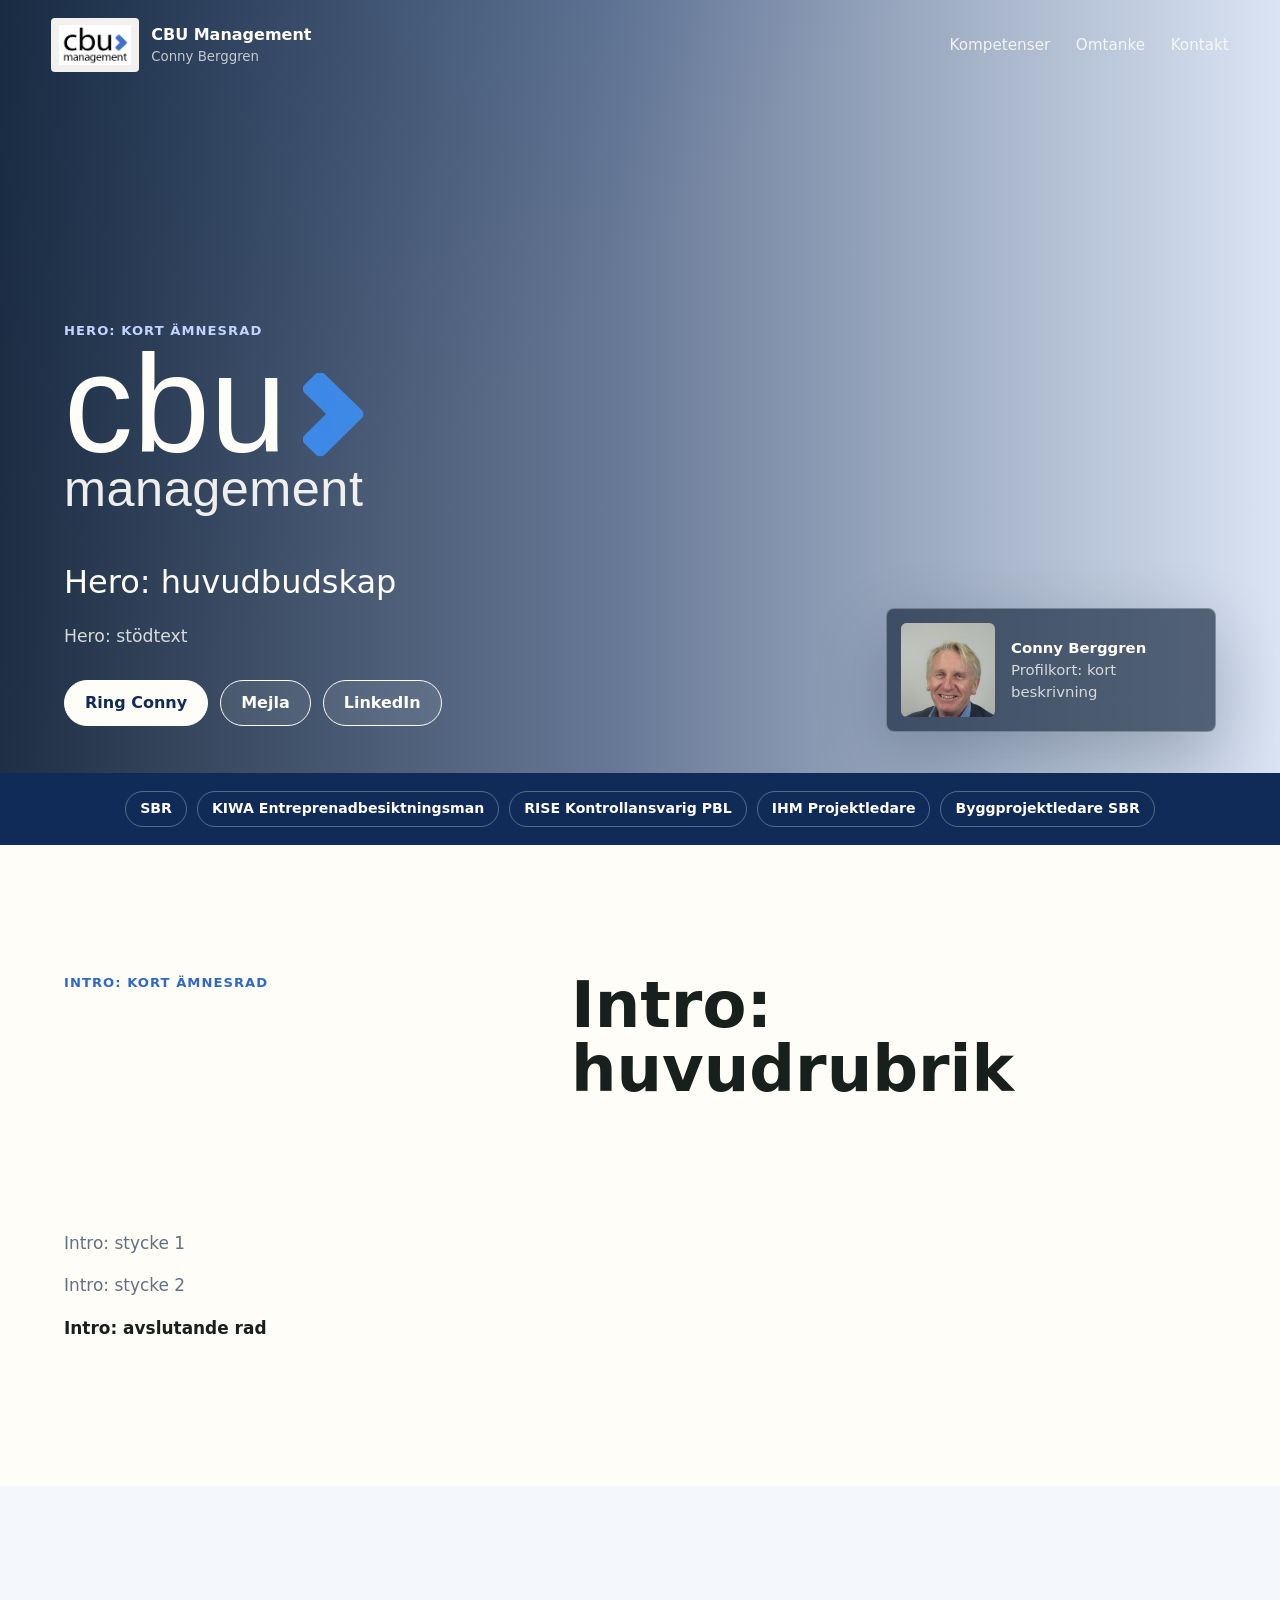
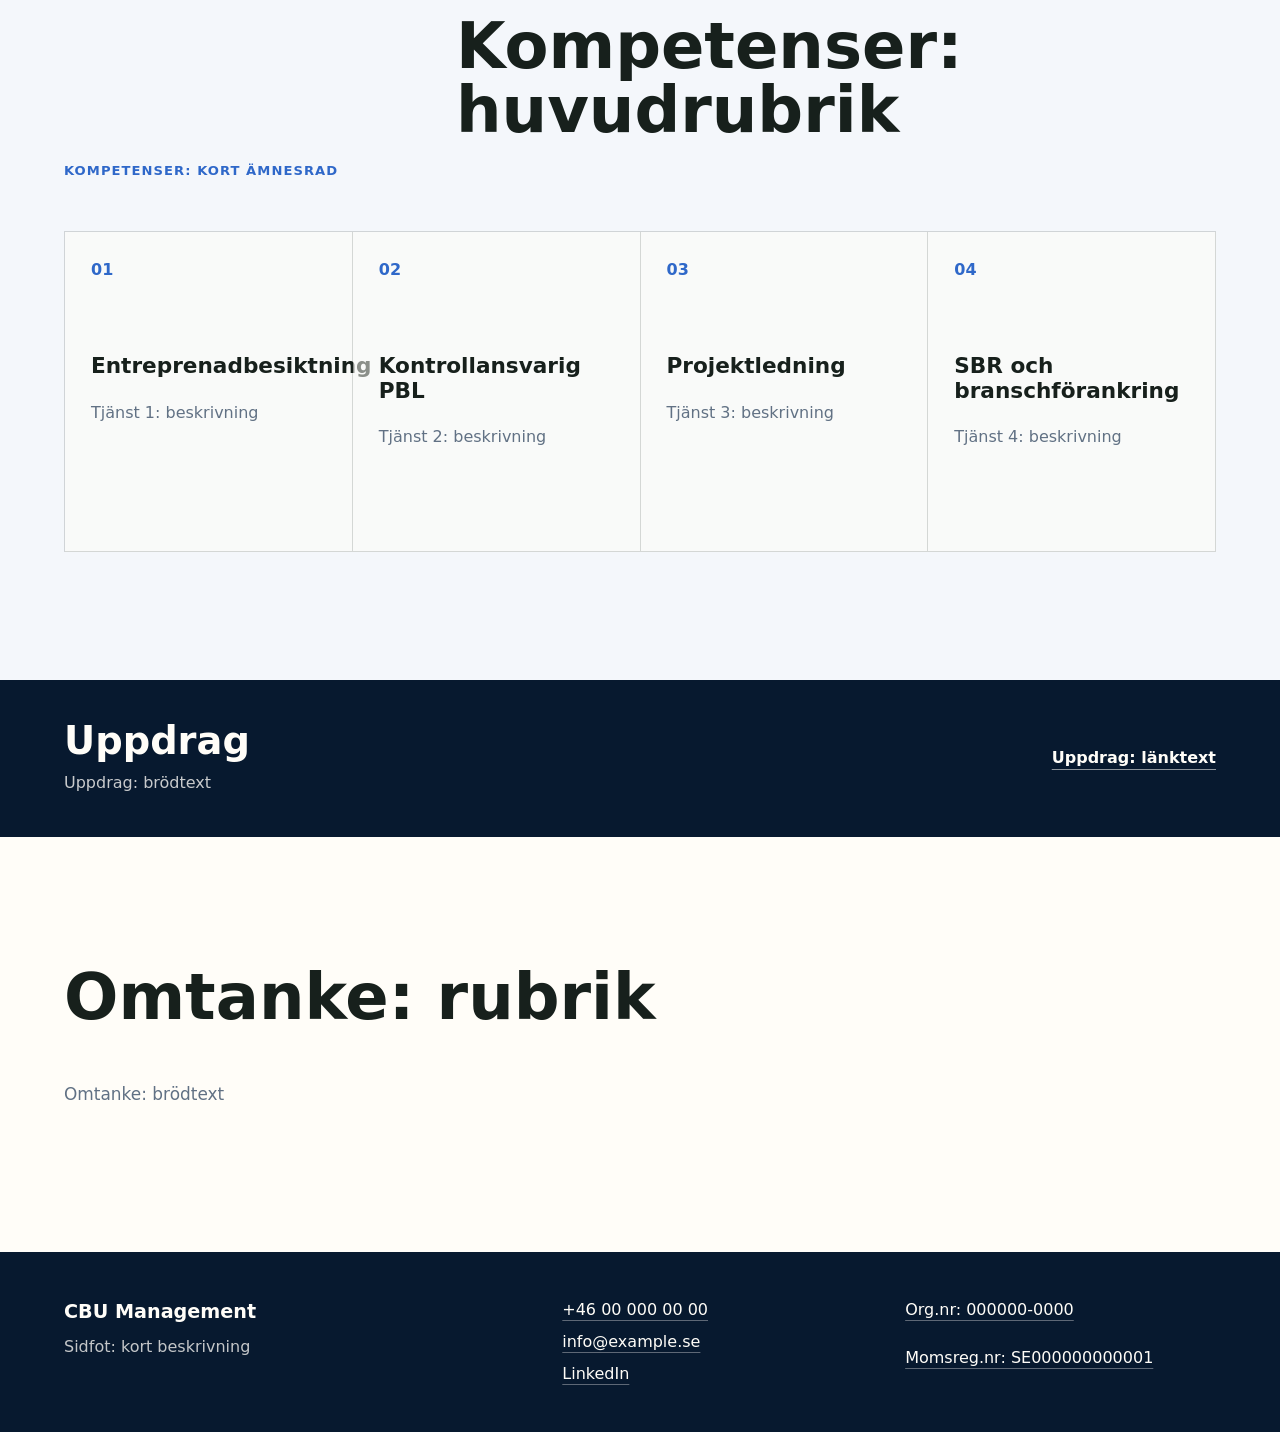
==== Production_First_Draft/index.html @ e13874ed "Moved public files into site directory" ====
<!doctype html>
<html lang="sv">
  <head>
    <meta charset="utf-8" />
    <meta name="viewport" content="width=device-width, initial-scale=1" />
    <title>CBU Management | Sidtitel</title>
    <meta
      name="description"
      content="Metabeskrivning för sökresultat."
    />
    <link rel="stylesheet" href="styles.css" />
  </head>
  <body>
    <header class="site-header" data-header>
      <div class="brand">
        <span class="brand-logo-wrap">
          <img
            class="brand-logo"
            src="assets/cbu-logotyp.png"
            width="320"
            height="182"
            alt="cbu management"
          />
        </span>
        <span>
          <strong>CBU Management</strong>
          <small>Conny Berggren</small>
        </span>
      </div>

      <nav class="site-nav" aria-label="Huvudmeny">
        <span>Kompetenser</span>
        <span>Omtanke</span>
        <span>Kontakt</span>
      </nav>
    </header>

    <main id="top">
      <section class="hero" aria-labelledby="hero-title">
        <div class="hero-backdrop" aria-hidden="true"></div>
        <div class="hero-content">
          <p class="eyebrow">Hero: kort ämnesrad</p>
          <h1 id="hero-title" class="hero-logo-heading" aria-label="cbu management">
            <span class="hero-logo-main">
              <span class="hero-logo-text">cbu</span>
              <span class="hero-arrow-crop" aria-hidden="true">
                <img src="assets/cbu-blue-arrow.png" width="120" height="80" alt="" />
              </span>
            </span>
            <span class="hero-logo-sub">management</span>
          </h1>
          <p class="hero-lede">
            Hero: huvudbudskap
          </p>
          <p class="hero-line">
            Hero: stödtext
          </p>
          <div class="hero-actions" aria-label="Snabba kontaktvägar">
            <span class="button primary">Ring Conny</span>
            <span class="button secondary">Mejla</span>
            <span class="button ghost">LinkedIn</span>
          </div>
        </div>

        <aside class="profile-panel" aria-label="Profil">
          <div class="portrait">
            <img
              src="assets/conny-berggren.png"
              width="160"
              height="220"
              alt="Porträttfoto av Conny Berggren"
            />
          </div>
          <div>
            <p class="profile-name">Conny Berggren</p>
            <p>Profilkort: kort beskrivning</p>
          </div>
        </aside>
      </section>

      <section class="credential-strip" aria-label="Certifieringar och medlemskap">
        <div class="credential-track">
          <span>SBR</span>
          <span>KIWA Entreprenadbesiktningsman</span>
          <span>RISE Kontrollansvarig PBL</span>
          <span>IHM Projektledare</span>
          <span>Byggprojektledare SBR</span>
        </div>
      </section>

      <section class="intro-section" aria-labelledby="intro-title">
        <div class="section-kicker">Intro: kort ämnesrad</div>
        <h2 id="intro-title">Intro: huvudrubrik</h2>
        <div class="intro-copy">
          <p>
            Intro: stycke 1
          </p>
          <p>
            Intro: stycke 2
          </p>
          <p>
            Intro: avslutande rad
          </p>
        </div>
      </section>

      <section class="specialties" id="kompetenser" aria-labelledby="specialties-title">
        <div class="section-heading">
          <div class="section-kicker">Kompetenser: kort ämnesrad</div>
          <h2 id="specialties-title">Kompetenser: huvudrubrik</h2>
        </div>

        <div class="specialty-grid">
          <article class="specialty-card">
            <p class="specialty-index">01</p>
            <h3>Entreprenadbesiktning</h3>
            <p>
              Tjänst 1: beskrivning
            </p>
          </article>
          <article class="specialty-card">
            <p class="specialty-index">02</p>
            <h3>Kontrollansvarig PBL</h3>
            <p>
              Tjänst 2: beskrivning
            </p>
          </article>
          <article class="specialty-card">
            <p class="specialty-index">03</p>
            <h3>Projektledning</h3>
            <p>
              Tjänst 3: beskrivning
            </p>
          </article>
          <article class="specialty-card">
            <p class="specialty-index">04</p>
            <h3>SBR och branschförankring</h3>
            <p>
              Tjänst 4: beskrivning
            </p>
          </article>
        </div>
      </section>

      <section class="service-band" aria-label="Tjänster">
        <div>
          <h2>Uppdrag</h2>
          <p>
            Uppdrag: brödtext
          </p>
        </div>
        <span class="text-link">Uppdrag: länktext</span>
      </section>

      <section class="quote-section" id="omdome" aria-labelledby="quote-title">
        <h2 id="quote-title">
          Omtanke: rubrik
        </h2>
        <p>
          Omtanke: brödtext
        </p>
      </section>
    </main>

    <footer class="site-footer" id="kontakt">
      <div>
        <p class="footer-brand">CBU Management</p>
        <p>Sidfot: kort beskrivning</p>
      </div>

      <address>
        <span>+46 00 000 00 00</span>
        <span>info@example.se</span>
        <span>LinkedIn</span>
      </address>

      <div class="company-meta">
        <span>Org.nr: 000000-0000</span>
        <span>Momsreg.nr: SE000000000001</span>
      </div>
    </footer>

    <script src="script.js"></script>
  </body>
</html>
---- Production_First_Draft/styles.css ----
:root {
  --ink: #17201c;
  --muted: #617184;
  --paper: #f4f7fb;
  --white: #fffdf8;
  --blue: #2f68c9;
  --blue-deep: #102b58;
  --blue-ink: #07192f;
  --steel: #8fa8c8;
  --line: rgba(23, 32, 28, 0.16);
  --shadow: 0 24px 70px rgba(7, 25, 47, 0.24);
}

* {
  box-sizing: border-box;
}

img {
  max-width: 100%;
}

body {
  margin: 0;
  color: var(--ink);
  background: var(--paper);
  font-family:
    Inter, ui-sans-serif, system-ui, -apple-system, BlinkMacSystemFont, "Segoe UI", sans-serif;
  line-height: 1.5;
}

.site-header {
  position: fixed;
  z-index: 20;
  top: 0;
  left: 0;
  right: 0;
  display: flex;
  align-items: center;
  justify-content: space-between;
  gap: 24px;
  padding: 18px clamp(18px, 4vw, 56px);
  color: var(--white);
  transition:
    background-color 180ms ease,
    color 180ms ease,
    box-shadow 180ms ease;
}

.site-header.is-scrolled {
  color: var(--ink);
  background: rgba(255, 253, 248, 0.92);
  box-shadow: 0 1px 0 var(--line);
  backdrop-filter: blur(16px);
}

.brand {
  display: inline-flex;
  align-items: center;
  gap: 12px;
  text-decoration: none;
}

.brand-logo-wrap {
  display: grid;
  width: 88px;
  height: 54px;
  min-width: 88px;
  place-items: center;
  overflow: hidden;
  border-radius: 4px;
  background: rgba(255, 253, 248, 0.94);
  padding: 6px 8px;
}

.brand-logo {
  display: block;
  width: 100%;
  height: 100%;
  object-fit: contain;
}

.brand strong,
.brand small {
  display: block;
}

.brand small {
  color: currentColor;
  opacity: 0.72;
}

.site-nav {
  display: flex;
  gap: clamp(12px, 2vw, 26px);
  font-size: 0.95rem;
}

.site-nav span {
  opacity: 0.86;
}

.hero {
  position: relative;
  min-height: 86vh;
  display: grid;
  align-items: end;
  padding: 128px clamp(18px, 5vw, 72px) 48px;
  color: var(--white);
  overflow: hidden;
}

.hero-backdrop {
  position: absolute;
  inset: 0;
  background:
    linear-gradient(90deg, rgba(7, 25, 47, 0.9), rgba(16, 43, 88, 0.62) 48%, rgba(47, 104, 201, 0.12)),
    linear-gradient(135deg, rgba(47, 104, 201, 0.34), transparent 44%),
    url("https://images.unsplash.com/photo-1541888946425-d81bb19240f5?auto=format&fit=crop&w=1800&q=80")
      center / cover;
  transform: scale(1.02);
}

.hero-content {
  position: relative;
  z-index: 1;
  max-width: 900px;
}

.eyebrow,
.section-kicker {
  margin: 0 0 14px;
  color: var(--blue);
  font-size: 0.82rem;
  font-weight: 800;
  letter-spacing: 0.08em;
  text-transform: uppercase;
}

.hero .eyebrow {
  color: #bfd4ff;
}

h1,
h2,
h3,
p {
  margin-top: 0;
}

h1 {
  max-width: 15ch;
  margin-bottom: clamp(30px, 4vw, 52px);
  font-size: clamp(4.2rem, 11vw, 9.5rem);
  line-height: 0.94;
  letter-spacing: 0;
}

.hero-logo-heading {
  display: grid;
  justify-items: start;
  width: auto;
  max-width: 100%;
  margin-bottom: clamp(30px, 4vw, 52px);
  color: var(--white);
  font-family:
    Arial, Helvetica, ui-sans-serif, system-ui, -apple-system, BlinkMacSystemFont, "Segoe UI", sans-serif;
  font-size: clamp(4.6rem, 10.8vw, 9.25rem);
  font-weight: 400;
  line-height: 1;
  text-transform: lowercase;
}

.hero-logo-main {
  display: flex;
  align-items: flex-start;
  gap: clamp(9px, 1.25vw, 18px);
}

.hero-logo-text {
  display: block;
  line-height: 0.72;
}

.hero-arrow-crop {
  position: relative;
  display: inline-block;
  width: 0.44em;
  height: 0.61em;
  margin-top: 0.13em;
  overflow: hidden;
}

.hero-arrow-crop img {
  position: absolute;
  top: -44.1%;
  left: -196.8%;
  display: block;
  width: 409.6%;
  max-width: none;
  height: auto;
}

.hero-logo-sub {
  width: 100%;
  margin-top: clamp(6px, 0.65vw, 10px);
  color: rgba(255, 253, 248, 0.92);
  font-size: 0.365em;
  line-height: 0.95;
  letter-spacing: 0.01em;
}

h2 {
  font-size: clamp(2rem, 5vw, 4.6rem);
  line-height: 1;
  letter-spacing: 0;
}

h3 {
  font-size: 1.35rem;
  line-height: 1.15;
}

.hero-lede {
  max-width: 690px;
  margin-bottom: 22px;
  font-size: clamp(1.3rem, 2.5vw, 2rem);
  line-height: 1.18;
}

.hero-line {
  max-width: 620px;
  margin-bottom: 30px;
  color: rgba(255, 253, 248, 0.82);
  font-size: 1.08rem;
}

.hero-actions {
  display: flex;
  flex-wrap: wrap;
  gap: 12px;
}

.button {
  display: inline-flex;
  min-height: 46px;
  align-items: center;
  justify-content: center;
  border: 1px solid currentColor;
  border-radius: 999px;
  padding: 0 20px;
  font-weight: 750;
  text-decoration: none;
}

.button.primary {
  border-color: var(--white);
  color: var(--blue-deep);
  background: var(--white);
}

.button.secondary,
.button.ghost {
  color: var(--white);
  background: rgba(255, 253, 248, 0.08);
}

.profile-panel {
  position: absolute;
  z-index: 2;
  right: clamp(18px, 5vw, 72px);
  bottom: 42px;
  display: grid;
  width: min(330px, calc(100vw - 36px));
  grid-template-columns: 94px 1fr;
  gap: 16px;
  align-items: center;
  padding: 14px;
  border: 1px solid rgba(255, 253, 248, 0.28);
  border-radius: 8px;
  background: rgba(7, 25, 47, 0.62);
  box-shadow: var(--shadow);
  backdrop-filter: blur(16px);
}

.portrait {
  display: grid;
  aspect-ratio: 1;
  place-items: center;
  overflow: hidden;
  border-radius: 6px;
  background:
    linear-gradient(rgba(255, 253, 248, 0.04), rgba(255, 253, 248, 0.04)),
    linear-gradient(145deg, var(--steel), var(--blue-deep));
  color: rgba(255, 253, 248, 0.78);
  font-weight: 800;
}

.portrait img {
  display: block;
  width: 100%;
  height: 100%;
  object-fit: cover;
  object-position: center 35%;
}

.profile-panel p {
  margin-bottom: 0;
  color: rgba(255, 253, 248, 0.78);
  font-size: 0.93rem;
}

.profile-name {
  color: var(--white) !important;
  font-weight: 800;
}

.credential-strip {
  position: relative;
  z-index: 3;
  margin: -1px 0 0;
  padding: 18px clamp(18px, 5vw, 72px);
  color: var(--white);
  background: var(--blue-deep);
}

.credential-track {
  display: flex;
  flex-wrap: wrap;
  gap: 10px;
  align-items: center;
  justify-content: center;
}

.credential-track span {
  display: inline-flex;
  min-height: 36px;
  align-items: center;
  border: 1px solid rgba(255, 253, 248, 0.3);
  border-radius: 999px;
  padding: 0 14px;
  font-size: 0.88rem;
  font-weight: 750;
}

.intro-section,
.specialties,
.quote-section {
  padding: clamp(70px, 10vw, 130px) clamp(18px, 5vw, 72px);
}

.intro-section {
  display: grid;
  grid-template-columns: minmax(240px, 0.8fr) minmax(320px, 1.2fr);
  gap: clamp(34px, 6vw, 92px);
  background: var(--white);
}

.intro-section h2 {
  max-width: 760px;
}

.intro-copy {
  max-width: 690px;
  align-self: end;
  color: var(--muted);
  font-size: 1.06rem;
}

.intro-copy p:last-child {
  color: var(--ink);
  font-weight: 700;
}

.specialties {
  background: var(--paper);
}

.section-heading {
  display: flex;
  align-items: end;
  justify-content: space-between;
  gap: 34px;
  margin-bottom: 36px;
}

.section-heading h2 {
  max-width: 760px;
}

.specialty-grid {
  display: grid;
  grid-template-columns: repeat(4, minmax(0, 1fr));
  border-top: 1px solid var(--line);
  border-left: 1px solid var(--line);
}

.specialty-card {
  min-height: 320px;
  padding: 26px;
  border-right: 1px solid var(--line);
  border-bottom: 1px solid var(--line);
  background: rgba(255, 253, 248, 0.5);
}

.specialty-card p {
  color: var(--muted);
}

.specialty-index {
  margin-bottom: 72px;
  color: var(--blue) !important;
  font-weight: 850;
}

.service-band {
  display: flex;
  align-items: center;
  justify-content: space-between;
  gap: 28px;
  padding: 42px clamp(18px, 5vw, 72px);
  color: var(--white);
  background: var(--blue-ink);
}

.service-band h2 {
  margin-bottom: 10px;
  font-size: clamp(1.8rem, 3vw, 3rem);
}

.service-band p {
  max-width: 820px;
  margin-bottom: 0;
  color: rgba(255, 253, 248, 0.78);
}

.text-link {
  flex: 0 0 auto;
  color: var(--white);
  font-weight: 800;
  text-decoration: underline;
  text-decoration-color: rgba(255, 253, 248, 0.55);
  text-underline-offset: 6px;
}

.quote-section {
  background: var(--white);
}

.quote-section h2 {
  max-width: 1050px;
}

.quote-section p {
  max-width: 680px;
  color: var(--muted);
  font-size: 1.06rem;
}

.site-footer {
  display: grid;
  grid-template-columns: 1.2fr 0.8fr 0.8fr;
  gap: 32px;
  padding: 46px clamp(18px, 5vw, 72px);
  color: rgba(255, 253, 248, 0.76);
  background: var(--blue-ink);
}

.footer-brand {
  margin-bottom: 8px;
  color: var(--white);
  font-size: 1.2rem;
  font-weight: 850;
}

address,
.company-meta {
  display: grid;
  gap: 8px;
  font-style: normal;
}

.site-footer span {
  color: var(--white);
  text-decoration: underline;
  text-decoration-color: rgba(255, 253, 248, 0.35);
  text-underline-offset: 5px;
}

@media (max-width: 900px) {
  .site-header {
    align-items: flex-start;
  }

  .site-nav {
    display: none;
  }

  .hero {
    min-height: 92vh;
    padding-bottom: 210px;
  }

  .profile-panel {
    left: 18px;
    right: 18px;
    bottom: 28px;
  }

  .intro-section,
  .section-heading,
  .service-band,
  .site-footer {
    display: grid;
    grid-template-columns: 1fr;
  }

  .specialty-grid {
    grid-template-columns: repeat(2, minmax(0, 1fr));
  }
}

@media (max-width: 620px) {
  .hero {
    min-height: 96vh;
    padding-top: 106px;
  }

  h1 {
    font-size: clamp(3.25rem, 16vw, 5.25rem);
    max-width: 100%;
    overflow-wrap: break-word;
  }

  .hero-logo-heading {
    width: 100%;
    font-size: clamp(3.55rem, 19vw, 5.45rem);
  }

  .hero-actions {
    display: grid;
    grid-template-columns: 1fr;
  }

  .button {
    width: 100%;
  }

  .credential-track {
    justify-content: flex-start;
  }

  .credential-track span {
    width: 100%;
    justify-content: center;
  }

  .specialty-grid {
    grid-template-columns: 1fr;
  }

  .specialty-card {
    min-height: 250px;
  }

  .specialty-index {
    margin-bottom: 38px;
  }
}
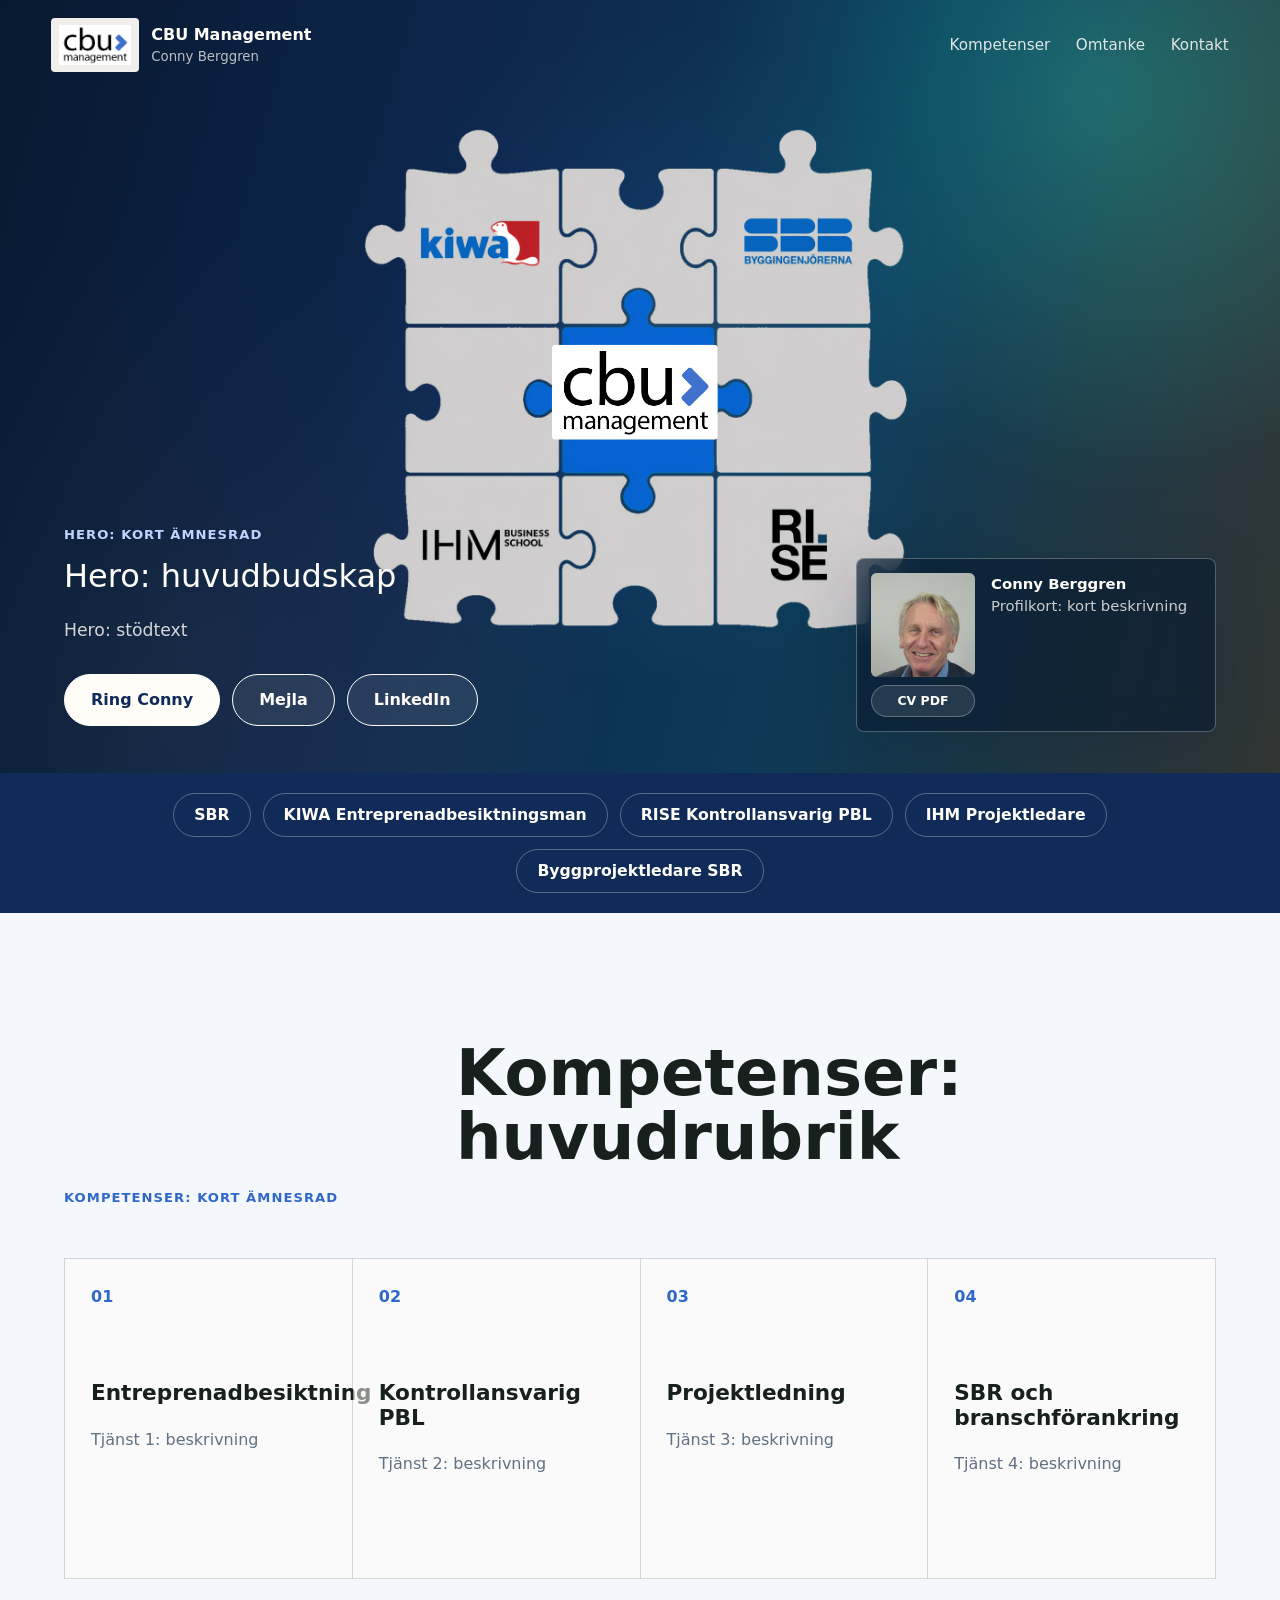
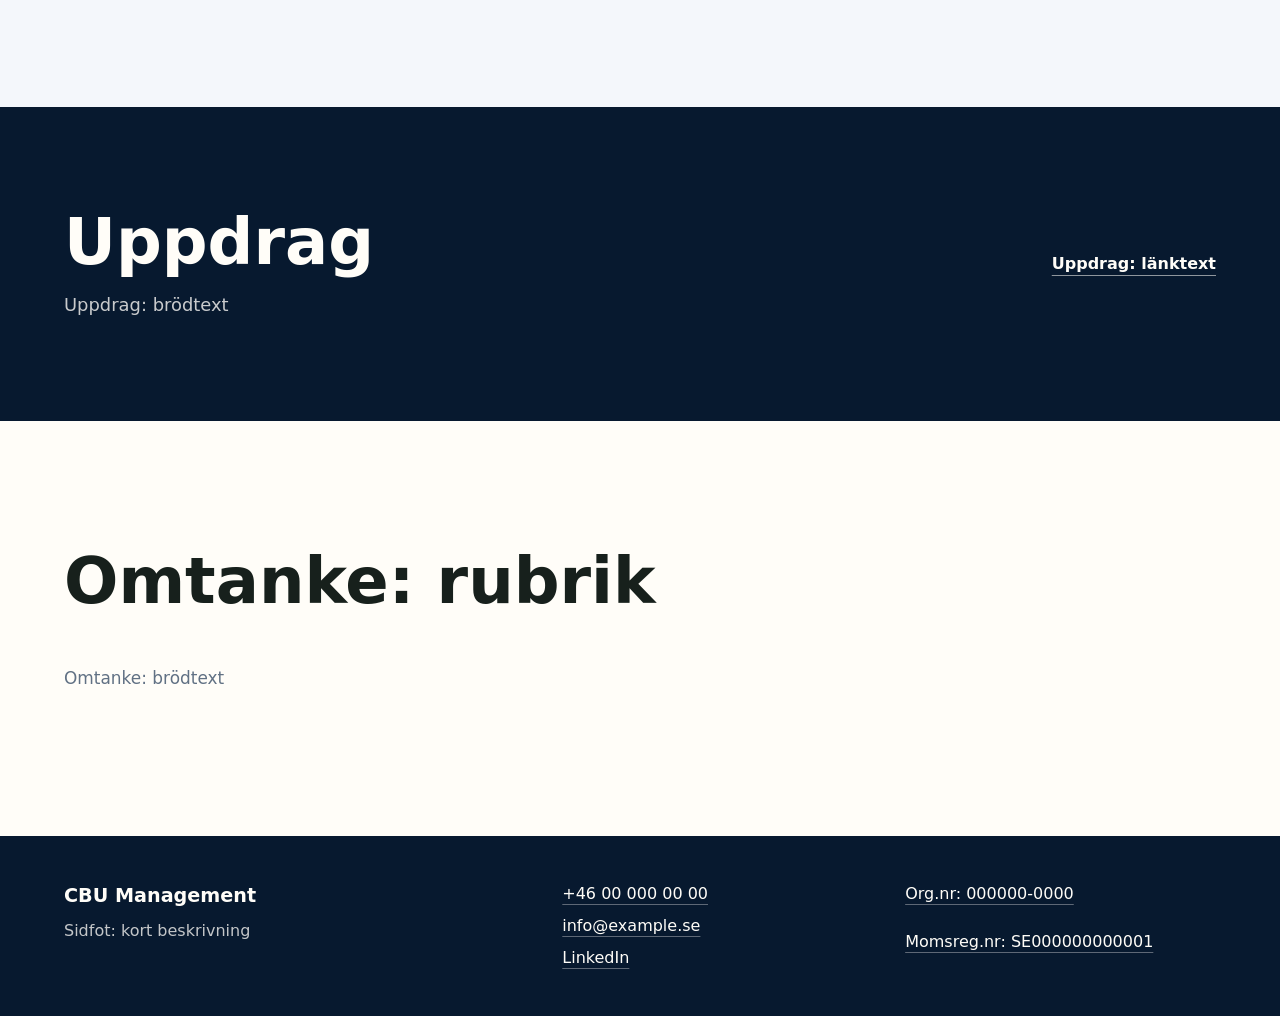
==== commit 2315f896: "Style changes Changged the hero banner image and deleted the first text field. Also added a new imag" ====
--- a/Production_First_Draft/index.html
+++ b/Production_First_Draft/index.html
@@ -12,43 +12,47 @@
   </head>
   <body>
     <header class="site-header" data-header>
-      <div class="brand">
-        <span class="brand-logo-wrap">
-          <img
-            class="brand-logo"
-            src="assets/cbu-logotyp.png"
-            width="320"
-            height="182"
-            alt="cbu management"
-          />
-        </span>
-        <span>
-          <strong>CBU Management</strong>
-          <small>Conny Berggren</small>
-        </span>
+      <div class="header-brand-group">
+        <a class="brand" href="#top" aria-label="Till startsidan">
+          <span class="brand-logo-wrap">
+            <img
+              class="brand-logo"
+              src="assets/cbu-logotyp.png"
+              width="320"
+              height="182"
+              alt="cbu management"
+            />
+          </span>
+          <span class="brand-text">
+            <strong>CBU Management</strong>
+            <small>Conny Berggren</small>
+          </span>
+        </a>
       </div>
 
       <nav class="site-nav" aria-label="Huvudmeny">
-        <span>Kompetenser</span>
-        <span>Omtanke</span>
-        <span>Kontakt</span>
+        <a href="#kompetenser">Kompetenser</a>
+        <a href="#omdome">Omtanke</a>
+        <a href="#kontakt">Kontakt</a>
       </nav>
     </header>
 
     <main id="top">
       <section class="hero" aria-labelledby="hero-title">
         <div class="hero-backdrop" aria-hidden="true"></div>
+        <div class="hero-brand-on-piece">
+          <h1 id="hero-title" class="hero-logo-heading" aria-label="cbu management">
+            <img
+              class="hero-logo-image"
+              src="assets/cbu-logotyp.png"
+              width="320"
+              height="182"
+              alt=""
+            />
+          </h1>
+        </div>
         <div class="hero-content">
           <p class="eyebrow">Hero: kort ämnesrad</p>
-          <h1 id="hero-title" class="hero-logo-heading" aria-label="cbu management">
-            <span class="hero-logo-main">
-              <span class="hero-logo-text">cbu</span>
-              <span class="hero-arrow-crop" aria-hidden="true">
-                <img src="assets/cbu-blue-arrow.png" width="120" height="80" alt="" />
-              </span>
-            </span>
-            <span class="hero-logo-sub">management</span>
-          </h1>
           <p class="hero-lede">
             Hero: huvudbudskap
           </p>
@@ -56,20 +60,25 @@
             Hero: stödtext
           </p>
           <div class="hero-actions" aria-label="Snabba kontaktvägar">
-            <span class="button primary">Ring Conny</span>
-            <span class="button secondary">Mejla</span>
-            <span class="button ghost">LinkedIn</span>
+            <a class="button primary" href="tel:+46000000000">Ring Conny</a>
+            <a class="button secondary" href="mailto:info@example.se">Mejla</a>
+            <a class="button ghost" href="#" aria-label="LinkedIn-profil">LinkedIn</a>
           </div>
         </div>
 
         <aside class="profile-panel" aria-label="Profil">
-          <div class="portrait">
-            <img
-              src="assets/conny-berggren.png"
-              width="160"
-              height="220"
-              alt="Porträttfoto av Conny Berggren"
-            />
+          <div class="profile-media">
+            <div class="portrait">
+              <img
+                src="assets/conny-berggren.png"
+                width="160"
+                height="220"
+                alt="Porträttfoto av Conny Berggren"
+              />
+            </div>
+            <a class="profile-cv-link" href="assets/cv-conny-berggren-2026-03-30.pdf" target="_blank" rel="noopener">
+              CV PDF
+            </a>
           </div>
           <div>
             <p class="profile-name">Conny Berggren</p>
@@ -78,29 +87,13 @@
         </aside>
       </section>
 
-      <section class="credential-strip" aria-label="Certifieringar och medlemskap">
+      <section class="credential-strip" id="certifieringar" aria-label="Certifieringar och medlemskap">
         <div class="credential-track">
-          <span>SBR</span>
-          <span>KIWA Entreprenadbesiktningsman</span>
-          <span>RISE Kontrollansvarig PBL</span>
-          <span>IHM Projektledare</span>
-          <span>Byggprojektledare SBR</span>
-        </div>
-      </section>
-
-      <section class="intro-section" aria-labelledby="intro-title">
-        <div class="section-kicker">Intro: kort ämnesrad</div>
-        <h2 id="intro-title">Intro: huvudrubrik</h2>
-        <div class="intro-copy">
-          <p>
-            Intro: stycke 1
-          </p>
-          <p>
-            Intro: stycke 2
-          </p>
-          <p>
-            Intro: avslutande rad
-          </p>
+          <a href="assets/cv-conny-berggren-2026-03-30.pdf" target="_blank" rel="noopener">SBR</a>
+          <a href="assets/cv-conny-berggren-2026-03-30.pdf" target="_blank" rel="noopener">KIWA Entreprenadbesiktningsman</a>
+          <a href="assets/cv-conny-berggren-2026-03-30.pdf" target="_blank" rel="noopener">RISE Kontrollansvarig PBL</a>
+          <a href="assets/cv-conny-berggren-2026-03-30.pdf" target="_blank" rel="noopener">IHM Projektledare</a>
+          <a href="assets/cv-conny-berggren-2026-03-30.pdf" target="_blank" rel="noopener">Byggprojektledare SBR</a>
         </div>
       </section>
 
@@ -149,7 +142,7 @@
             Uppdrag: brödtext
           </p>
         </div>
-        <span class="text-link">Uppdrag: länktext</span>
+        <a class="text-link" href="mailto:info@example.se">Uppdrag: länktext</a>
       </section>
 
       <section class="quote-section" id="omdome" aria-labelledby="quote-title">
@@ -169,9 +162,9 @@
       </div>
 
       <address>
-        <span>+46 00 000 00 00</span>
-        <span>info@example.se</span>
-        <span>LinkedIn</span>
+        <a href="tel:+46000000000">+46 00 000 00 00</a>
+        <a href="mailto:info@example.se">info@example.se</a>
+        <a href="#">LinkedIn</a>
       </address>
 
       <div class="company-meta">
--- a/Production_First_Draft/styles.css
+++ b/Production_First_Draft/styles.css
@@ -15,8 +15,16 @@
   box-sizing: border-box;
 }
 
+html {
+  scroll-behavior: smooth;
+}
+
 img {
   max-width: 100%;
+}
+
+a {
+  color: inherit;
 }
 
 body {
@@ -46,6 +54,13 @@
     box-shadow 180ms ease;
 }
 
+.header-brand-group {
+  display: inline-flex;
+  min-width: 0;
+  align-items: center;
+  gap: 14px;
+}
+
 .site-header.is-scrolled {
   color: var(--ink);
   background: rgba(255, 253, 248, 0.92);
@@ -57,6 +72,7 @@
   display: inline-flex;
   align-items: center;
   gap: 12px;
+  min-width: 0;
   text-decoration: none;
 }
 
@@ -79,6 +95,10 @@
   object-fit: contain;
 }
 
+.brand-text {
+  min-width: 0;
+}
+
 .brand strong,
 .brand small {
   display: block;
@@ -95,8 +115,13 @@
   font-size: 0.95rem;
 }
 
-.site-nav span {
+.site-nav a {
+  text-decoration: none;
   opacity: 0.86;
+}
+
+.site-nav a:hover {
+  opacity: 1;
 }
 
 .hero {
@@ -106,24 +131,32 @@
   align-items: end;
   padding: 128px clamp(18px, 5vw, 72px) 48px;
   color: var(--white);
+  background: var(--blue-ink);
   overflow: hidden;
+  isolation: isolate;
 }
 
 .hero-backdrop {
   position: absolute;
   inset: 0;
   background:
-    linear-gradient(90deg, rgba(7, 25, 47, 0.9), rgba(16, 43, 88, 0.62) 48%, rgba(47, 104, 201, 0.12)),
-    linear-gradient(135deg, rgba(47, 104, 201, 0.34), transparent 44%),
-    url("https://images.unsplash.com/photo-1541888946425-d81bb19240f5?auto=format&fit=crop&w=1800&q=80")
-      center / cover;
-  transform: scale(1.02);
+    linear-gradient(105deg, rgba(7, 25, 47, 0.96) 0%, rgba(16, 43, 88, 0.76) 36%, rgba(20, 111, 150, 0.38) 64%, rgba(247, 184, 75, 0.18) 100%),
+    radial-gradient(circle at 50% 46%, rgba(255, 253, 248, 0.24) 0%, rgba(47, 104, 201, 0.22) 21%, transparent 43%),
+    radial-gradient(circle at 86% 12%, rgba(31, 199, 168, 0.42), transparent 31%),
+    radial-gradient(circle at 12% 88%, rgba(247, 184, 75, 0.28), transparent 34%);
+}
+
+.hero-backdrop::before {
+  position: absolute;
+  inset: clamp(88px, 11vh, 124px) clamp(18px, 6vw, 88px);
+  background: url("assets/hero-banner.png") center / contain no-repeat;
+  content: "";
 }
 
 .hero-content {
   position: relative;
-  z-index: 1;
-  max-width: 900px;
+  z-index: 3;
+  max-width: 640px;
 }
 
 .eyebrow,
@@ -156,57 +189,32 @@
 }
 
 .hero-logo-heading {
-  display: grid;
-  justify-items: start;
-  width: auto;
+  position: relative;
+  z-index: 1;
+  width: 100%;
   max-width: 100%;
-  margin-bottom: clamp(30px, 4vw, 52px);
-  color: var(--white);
-  font-family:
-    Arial, Helvetica, ui-sans-serif, system-ui, -apple-system, BlinkMacSystemFont, "Segoe UI", sans-serif;
-  font-size: clamp(4.6rem, 10.8vw, 9.25rem);
-  font-weight: 400;
+  margin: 0;
+  font-size: 1rem;
   line-height: 1;
-  text-transform: lowercase;
-}
-
-.hero-logo-main {
-  display: flex;
-  align-items: flex-start;
-  gap: clamp(9px, 1.25vw, 18px);
-}
-
-.hero-logo-text {
+}
+
+.hero-brand-on-piece {
+  position: absolute;
+  z-index: 2;
+  top: 52%;
+  left: 50%;
+  display: grid;
+  width: clamp(112px, 13vw, 176px);
+  place-items: center;
+  transform: translate(calc(-50% - 5px), calc(-50% - 10px));
+  pointer-events: none;
+}
+
+.hero-logo-image {
   display: block;
-  line-height: 0.72;
-}
-
-.hero-arrow-crop {
-  position: relative;
-  display: inline-block;
-  width: 0.44em;
-  height: 0.61em;
-  margin-top: 0.13em;
-  overflow: hidden;
-}
-
-.hero-arrow-crop img {
-  position: absolute;
-  top: -44.1%;
-  left: -196.8%;
-  display: block;
-  width: 409.6%;
-  max-width: none;
+  width: 100%;
   height: auto;
-}
-
-.hero-logo-sub {
-  width: 100%;
-  margin-top: clamp(6px, 0.65vw, 10px);
-  color: rgba(255, 253, 248, 0.92);
-  font-size: 0.365em;
-  line-height: 0.95;
-  letter-spacing: 0.01em;
+  border-radius: 4px;
 }
 
 h2 {
@@ -242,13 +250,15 @@
 
 .button {
   display: inline-flex;
-  min-height: 46px;
+  min-height: 52px;
   align-items: center;
   justify-content: center;
   border: 1px solid currentColor;
   border-radius: 999px;
-  padding: 0 20px;
+  padding: 0 26px;
+  font-size: 1rem;
   font-weight: 750;
+  line-height: 1.1;
   text-decoration: none;
 }
 
@@ -270,16 +280,21 @@
   right: clamp(18px, 5vw, 72px);
   bottom: 42px;
   display: grid;
-  width: min(330px, calc(100vw - 36px));
-  grid-template-columns: 94px 1fr;
+  width: min(360px, calc(100vw - 36px));
+  grid-template-columns: 104px 1fr;
   gap: 16px;
-  align-items: center;
+  align-items: start;
   padding: 14px;
   border: 1px solid rgba(255, 253, 248, 0.28);
   border-radius: 8px;
   background: rgba(7, 25, 47, 0.62);
   box-shadow: var(--shadow);
   backdrop-filter: blur(16px);
+}
+
+.profile-media {
+  display: grid;
+  gap: 8px;
 }
 
 .portrait {
@@ -303,6 +318,21 @@
   object-position: center 35%;
 }
 
+.profile-cv-link {
+  display: inline-flex;
+  min-height: 32px;
+  align-items: center;
+  justify-content: center;
+  border: 1px solid rgba(255, 253, 248, 0.28);
+  border-radius: 999px;
+  color: var(--white);
+  background: rgba(255, 253, 248, 0.1);
+  font-size: 0.78rem;
+  font-weight: 800;
+  line-height: 1.1;
+  text-decoration: none;
+}
+
 .profile-panel p {
   margin-bottom: 0;
   color: rgba(255, 253, 248, 0.78);
@@ -318,7 +348,7 @@
   position: relative;
   z-index: 3;
   margin: -1px 0 0;
-  padding: 18px clamp(18px, 5vw, 72px);
+  padding: 20px clamp(18px, 5vw, 72px);
   color: var(--white);
   background: var(--blue-deep);
 }
@@ -326,49 +356,37 @@
 .credential-track {
   display: flex;
   flex-wrap: wrap;
-  gap: 10px;
+  gap: 12px;
   align-items: center;
   justify-content: center;
 }
 
-.credential-track span {
+.credential-track a {
   display: inline-flex;
-  min-height: 36px;
-  align-items: center;
+  min-height: 44px;
+  align-items: center;
+  justify-content: center;
   border: 1px solid rgba(255, 253, 248, 0.3);
   border-radius: 999px;
-  padding: 0 14px;
-  font-size: 0.88rem;
-  font-weight: 750;
-}
-
-.intro-section,
+  padding: 0 20px;
+  font-size: 0.98rem;
+  font-weight: 800;
+  line-height: 1.15;
+  text-align: center;
+  text-decoration: none;
+  transition:
+    background-color 180ms ease,
+    border-color 180ms ease;
+}
+
+.credential-track a:hover {
+  border-color: rgba(255, 253, 248, 0.72);
+  background: rgba(255, 253, 248, 0.1);
+}
+
 .specialties,
 .quote-section {
   padding: clamp(70px, 10vw, 130px) clamp(18px, 5vw, 72px);
-}
-
-.intro-section {
-  display: grid;
-  grid-template-columns: minmax(240px, 0.8fr) minmax(320px, 1.2fr);
-  gap: clamp(34px, 6vw, 92px);
-  background: var(--white);
-}
-
-.intro-section h2 {
-  max-width: 760px;
-}
-
-.intro-copy {
-  max-width: 690px;
-  align-self: end;
-  color: var(--muted);
-  font-size: 1.06rem;
-}
-
-.intro-copy p:last-child {
-  color: var(--ink);
-  font-weight: 700;
 }
 
 .specialties {
@@ -417,20 +435,22 @@
   align-items: center;
   justify-content: space-between;
   gap: 28px;
-  padding: 42px clamp(18px, 5vw, 72px);
+  min-height: 280px;
+  padding: clamp(68px, 8vw, 110px) clamp(18px, 5vw, 72px);
   color: var(--white);
   background: var(--blue-ink);
 }
 
 .service-band h2 {
-  margin-bottom: 10px;
-  font-size: clamp(1.8rem, 3vw, 3rem);
+  margin-bottom: 18px;
+  font-size: clamp(2.4rem, 5vw, 4.2rem);
 }
 
 .service-band p {
-  max-width: 820px;
+  max-width: 920px;
   margin-bottom: 0;
   color: rgba(255, 253, 248, 0.78);
+  font-size: 1.12rem;
 }
 
 .text-link {
@@ -479,6 +499,7 @@
   font-style: normal;
 }
 
+.site-footer a,
 .site-footer span {
   color: var(--white);
   text-decoration: underline;
@@ -498,6 +519,11 @@
   .hero {
     min-height: 92vh;
     padding-bottom: 210px;
+  }
+
+  .hero-brand-on-piece {
+    top: 52%;
+    width: clamp(104px, 18vw, 150px);
   }
 
   .profile-panel {
@@ -506,7 +532,6 @@
     bottom: 28px;
   }
 
-  .intro-section,
   .section-heading,
   .service-band,
   .site-footer {
@@ -533,7 +558,12 @@
 
   .hero-logo-heading {
     width: 100%;
-    font-size: clamp(3.55rem, 19vw, 5.45rem);
+    font-size: 1rem;
+  }
+
+  .hero-brand-on-piece {
+    top: 52%;
+    width: clamp(94px, 24vw, 126px);
   }
 
   .hero-actions {
@@ -549,11 +579,33 @@
     justify-content: flex-start;
   }
 
-  .credential-track span {
+  .credential-track a {
     width: 100%;
     justify-content: center;
   }
 
+  .brand {
+    gap: 8px;
+  }
+
+  .brand-logo-wrap {
+    width: 76px;
+    height: 46px;
+    min-width: 76px;
+  }
+
+  .brand strong {
+    font-size: 0.93rem;
+  }
+
+  .brand small {
+    font-size: 0.78rem;
+  }
+
+  .header-brand-group {
+    gap: 10px;
+  }
+
   .specialty-grid {
     grid-template-columns: 1fr;
   }
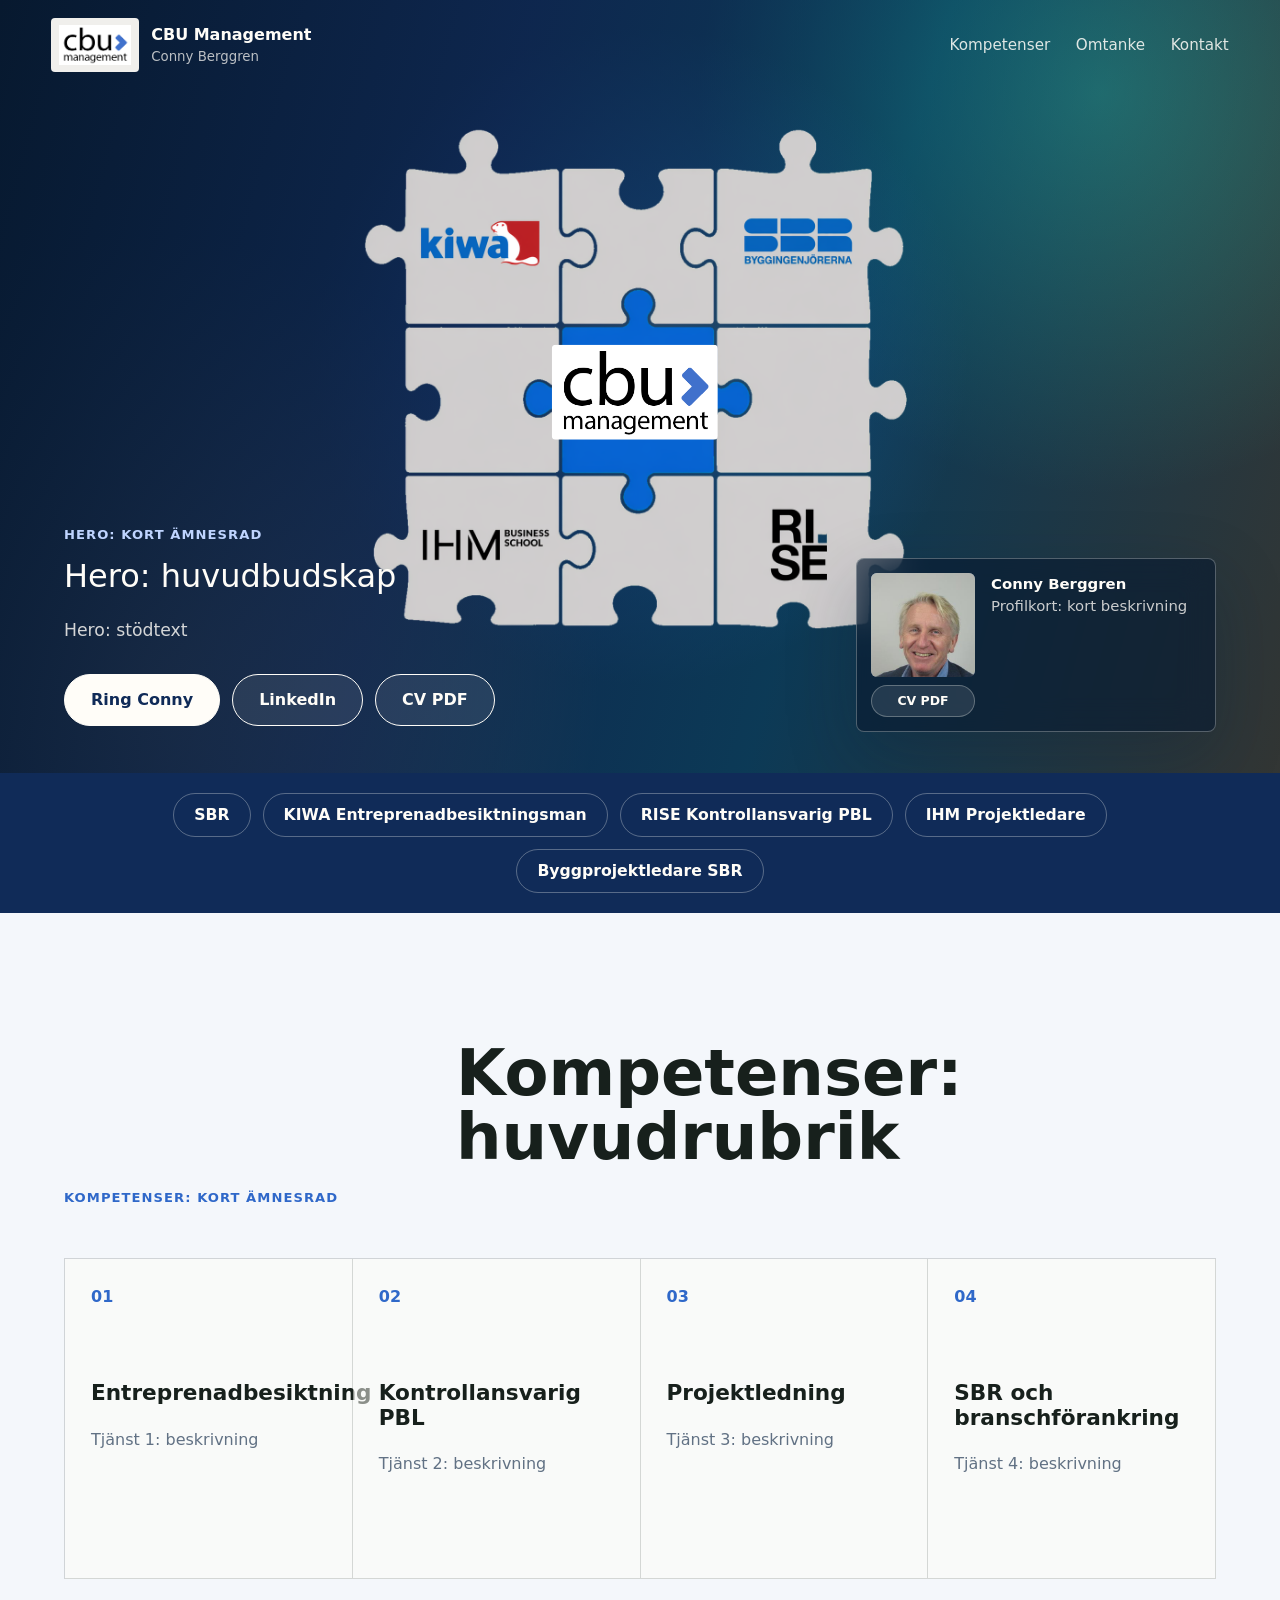
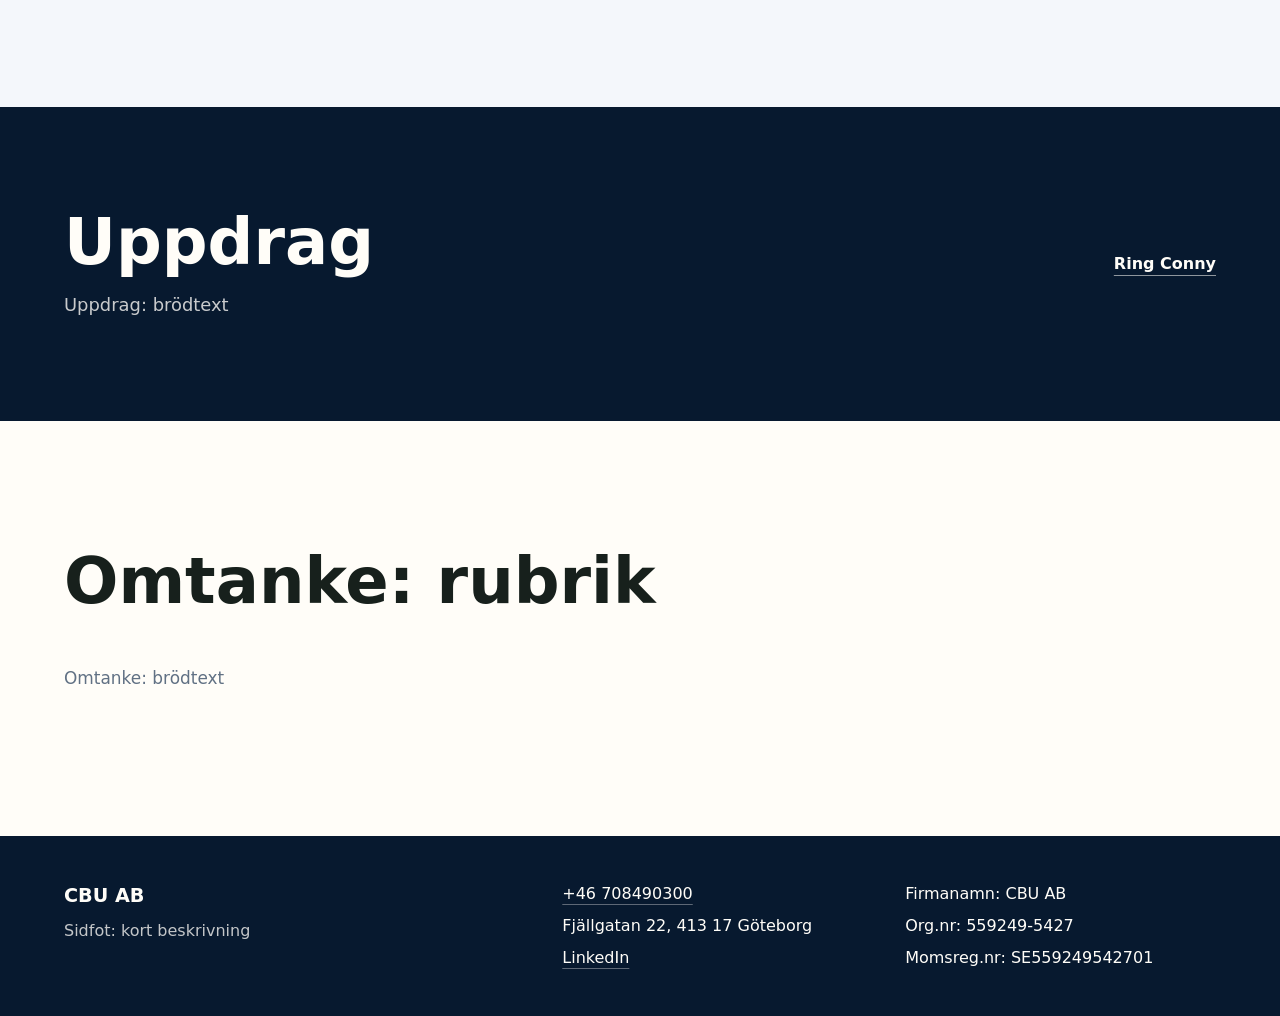
==== commit cf92b359: "Various Company Information Added various company information to the index.html file, including the " ====
--- a/Production_First_Draft/index.html
+++ b/Production_First_Draft/index.html
@@ -60,9 +60,9 @@
             Hero: stödtext
           </p>
           <div class="hero-actions" aria-label="Snabba kontaktvägar">
-            <a class="button primary" href="tel:+46000000000">Ring Conny</a>
-            <a class="button secondary" href="mailto:info@example.se">Mejla</a>
-            <a class="button ghost" href="#" aria-label="LinkedIn-profil">LinkedIn</a>
+            <a class="button primary" href="tel:+46708490300">Ring Conny</a>
+            <a class="button secondary" href="https://www.linkedin.com/in/conny-berggren-454455169" target="_blank" rel="noopener" aria-label="LinkedIn-profil för Conny Berggren">LinkedIn</a>
+            <a class="button ghost" href="assets/cv-conny-berggren-2026-03-30.pdf" target="_blank" rel="noopener">CV PDF</a>
           </div>
         </div>
 
@@ -142,7 +142,7 @@
             Uppdrag: brödtext
           </p>
         </div>
-        <a class="text-link" href="mailto:info@example.se">Uppdrag: länktext</a>
+        <a class="text-link" href="tel:+46708490300">Ring Conny</a>
       </section>
 
       <section class="quote-section" id="omdome" aria-labelledby="quote-title">
@@ -157,19 +157,20 @@
 
     <footer class="site-footer" id="kontakt">
       <div>
-        <p class="footer-brand">CBU Management</p>
+        <p class="footer-brand">CBU AB</p>
         <p>Sidfot: kort beskrivning</p>
       </div>
 
       <address>
-        <a href="tel:+46000000000">+46 00 000 00 00</a>
-        <a href="mailto:info@example.se">info@example.se</a>
-        <a href="#">LinkedIn</a>
+        <a href="tel:+46708490300">+46 708490300</a>
+        <span class="postal-address">Fj&auml;llgatan 22, 413 17 G&ouml;teborg</span>
+        <a href="https://www.linkedin.com/in/conny-berggren-454455169" target="_blank" rel="noopener">LinkedIn</a>
       </address>
 
       <div class="company-meta">
-        <span>Org.nr: 000000-0000</span>
-        <span>Momsreg.nr: SE000000000001</span>
+        <span>Firmanamn: CBU AB</span>
+        <span>Org.nr: 559249-5427</span>
+        <span>Momsreg.nr: SE559249542701</span>
       </div>
     </footer>
 
--- a/Production_First_Draft/styles.css
+++ b/Production_First_Draft/styles.css
@@ -499,12 +499,16 @@
   font-style: normal;
 }
 
-.site-footer a,
-.site-footer span {
+.site-footer a {
   color: var(--white);
   text-decoration: underline;
   text-decoration-color: rgba(255, 253, 248, 0.35);
   text-underline-offset: 5px;
+}
+
+.company-meta span,
+.postal-address {
+  color: var(--white);
 }
 
 @media (max-width: 900px) {
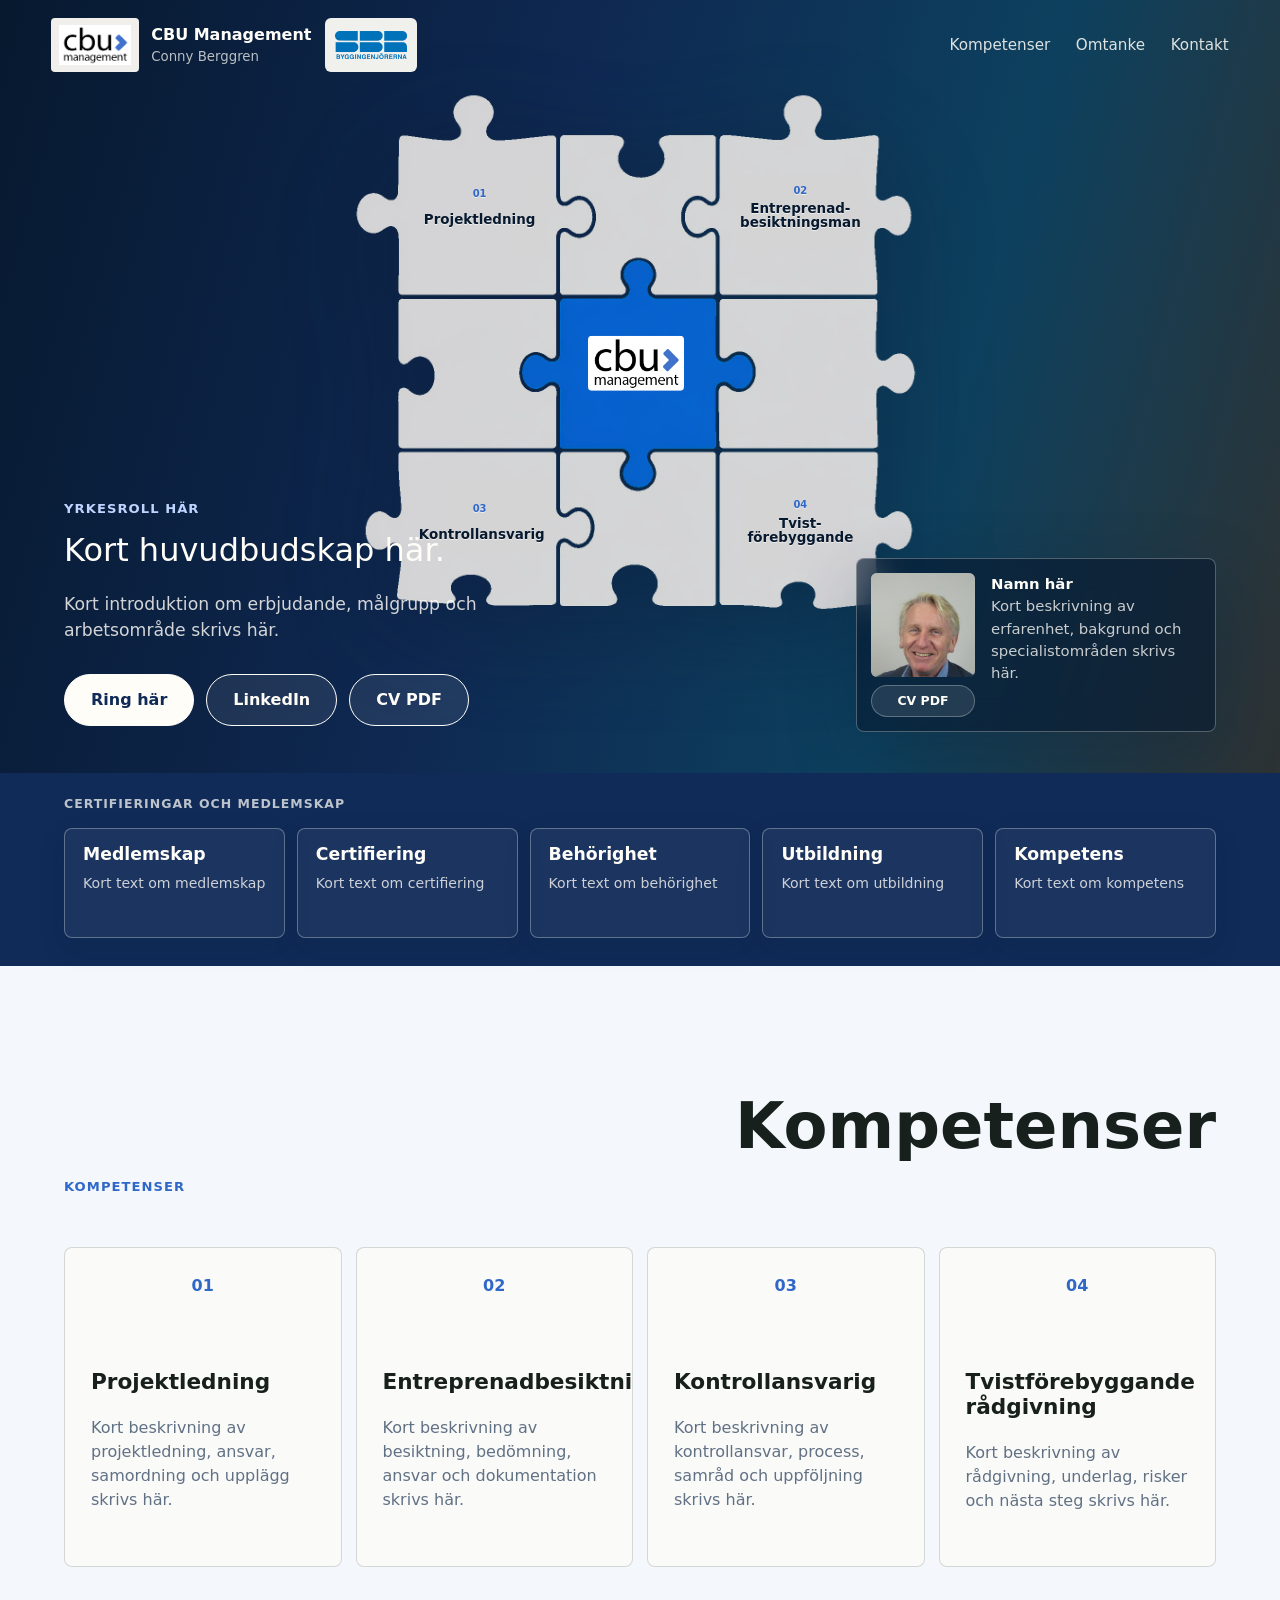
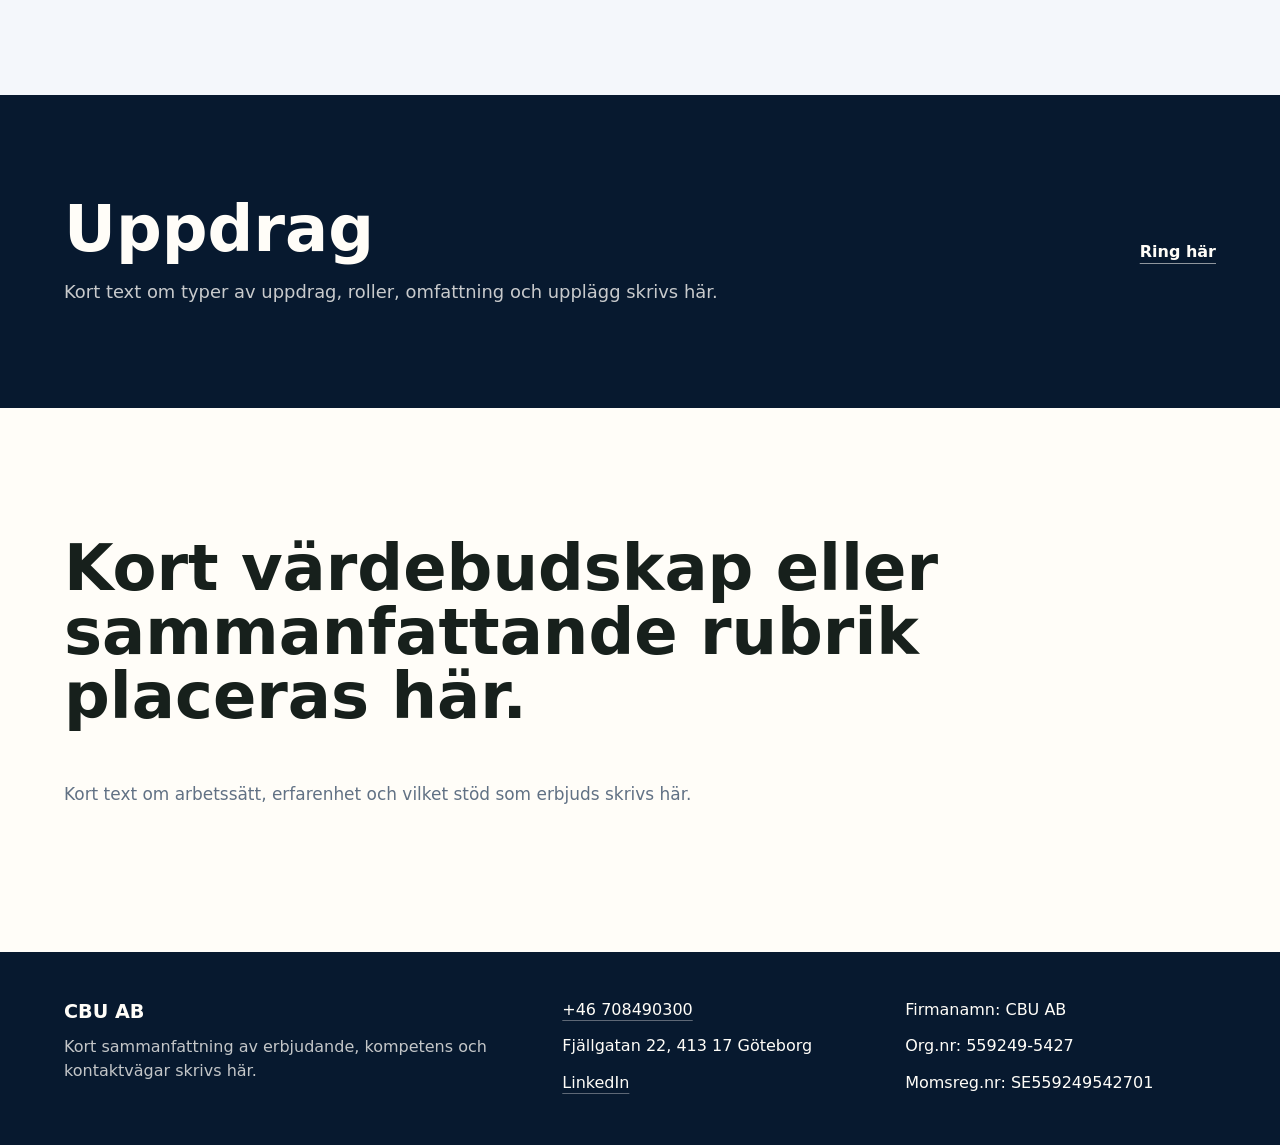
==== commit 2ce7a61a: "Changed the hero banner image Changed Hero banner image and added new text. Removed pill buttons for" ====
--- a/Production_First_Draft/index.html
+++ b/Production_First_Draft/index.html
@@ -3,10 +3,10 @@
   <head>
     <meta charset="utf-8" />
     <meta name="viewport" content="width=device-width, initial-scale=1" />
-    <title>CBU Management | Sidtitel</title>
+    <title>Conny Berggren | CBU Management</title>
     <meta
       name="description"
-      content="Metabeskrivning för sökresultat."
+      content="Kort beskrivning av innehåll, erbjudande och kontaktuppgifter skrivs här."
     />
     <link rel="stylesheet" href="styles.css" />
   </head>
@@ -28,6 +28,15 @@
             <small>Conny Berggren</small>
           </span>
         </a>
+        <a class="brand-affiliation" href="#certifieringar" aria-label="Till certifieringar och SBR-medlemskap">
+          <img
+            class="brand-affiliation-logo"
+            src="assets/sbrlogorgb.png"
+            width="540"
+            height="213"
+            alt="SBR Byggingenjörerna"
+          />
+        </a>
       </div>
 
       <nav class="site-nav" aria-label="Huvudmeny">
@@ -40,27 +49,52 @@
     <main id="top">
       <section class="hero" aria-labelledby="hero-title">
         <div class="hero-backdrop" aria-hidden="true"></div>
-        <div class="hero-brand-on-piece">
-          <h1 id="hero-title" class="hero-logo-heading" aria-label="cbu management">
-            <img
-              class="hero-logo-image"
-              src="assets/cbu-logotyp.png"
-              width="320"
-              height="182"
-              alt=""
-            />
-          </h1>
-        </div>
+        <nav class="hero-puzzle-map" aria-label="Kompetenser i pusslet">
+          <img
+            class="hero-puzzle-image"
+            src="assets/hero-banner.png"
+            width="1280"
+            height="1280"
+            alt=""
+          />
+          <a class="puzzle-label puzzle-label-01" href="#projektledning">
+            <span class="puzzle-index">01</span>
+            <span>Projektledning</span>
+          </a>
+          <a class="puzzle-label puzzle-label-02" href="#entreprenadbesiktningsman">
+            <span class="puzzle-index">02</span>
+            <span>Entreprenad-<br />besiktningsman</span>
+          </a>
+          <a class="puzzle-label puzzle-label-03" href="#kontrollansvarig">
+            <span class="puzzle-index">03</span>
+            <span>Kontrollansvarig</span>
+          </a>
+          <a class="puzzle-label puzzle-label-04" href="#tvistforebyggande">
+            <span class="puzzle-index">04</span>
+            <span>Tvist-<br />förebyggande</span>
+          </a>
+          <div class="hero-brand-on-piece">
+            <h1 id="hero-title" class="hero-logo-heading" aria-label="cbu management">
+              <img
+                class="hero-logo-image"
+                src="assets/cbu-logotyp.png"
+                width="320"
+                height="182"
+                alt=""
+              />
+            </h1>
+          </div>
+        </nav>
         <div class="hero-content">
-          <p class="eyebrow">Hero: kort ämnesrad</p>
+          <p class="eyebrow">Yrkesroll här</p>
           <p class="hero-lede">
-            Hero: huvudbudskap
+            Kort huvudbudskap här.
           </p>
           <p class="hero-line">
-            Hero: stödtext
+            Kort introduktion om erbjudande, målgrupp och arbetsområde skrivs här.
           </p>
           <div class="hero-actions" aria-label="Snabba kontaktvägar">
-            <a class="button primary" href="tel:+46708490300">Ring Conny</a>
+            <a class="button primary" href="tel:+46708490300">Ring här</a>
             <a class="button secondary" href="https://www.linkedin.com/in/conny-berggren-454455169" target="_blank" rel="noopener" aria-label="LinkedIn-profil för Conny Berggren">LinkedIn</a>
             <a class="button ghost" href="assets/cv-conny-berggren-2026-03-30.pdf" target="_blank" rel="noopener">CV PDF</a>
           </div>
@@ -81,55 +115,71 @@
             </a>
           </div>
           <div>
-            <p class="profile-name">Conny Berggren</p>
-            <p>Profilkort: kort beskrivning</p>
+            <p class="profile-name">Namn här</p>
+            <p>Kort beskrivning av erfarenhet, bakgrund och specialistområden skrivs här.</p>
           </div>
         </aside>
       </section>
 
       <section class="credential-strip" id="certifieringar" aria-label="Certifieringar och medlemskap">
+        <p class="credential-kicker">Certifieringar och medlemskap</p>
         <div class="credential-track">
-          <a href="assets/cv-conny-berggren-2026-03-30.pdf" target="_blank" rel="noopener">SBR</a>
-          <a href="assets/cv-conny-berggren-2026-03-30.pdf" target="_blank" rel="noopener">KIWA Entreprenadbesiktningsman</a>
-          <a href="assets/cv-conny-berggren-2026-03-30.pdf" target="_blank" rel="noopener">RISE Kontrollansvarig PBL</a>
-          <a href="assets/cv-conny-berggren-2026-03-30.pdf" target="_blank" rel="noopener">IHM Projektledare</a>
-          <a href="assets/cv-conny-berggren-2026-03-30.pdf" target="_blank" rel="noopener">Byggprojektledare SBR</a>
+          <a class="credential-card" href="assets/cv-conny-berggren-2026-03-30.pdf" target="_blank" rel="noopener">
+            <strong>Medlemskap</strong>
+            <span class="credential-detail">Kort text om medlemskap</span>
+          </a>
+          <a class="credential-card" href="assets/cv-conny-berggren-2026-03-30.pdf" target="_blank" rel="noopener">
+            <strong>Certifiering</strong>
+            <span class="credential-detail">Kort text om certifiering</span>
+          </a>
+          <a class="credential-card" href="assets/cv-conny-berggren-2026-03-30.pdf" target="_blank" rel="noopener">
+            <strong>Behörighet</strong>
+            <span class="credential-detail">Kort text om behörighet</span>
+          </a>
+          <a class="credential-card" href="assets/cv-conny-berggren-2026-03-30.pdf" target="_blank" rel="noopener">
+            <strong>Utbildning</strong>
+            <span class="credential-detail">Kort text om utbildning</span>
+          </a>
+          <a class="credential-card" href="assets/cv-conny-berggren-2026-03-30.pdf" target="_blank" rel="noopener">
+            <strong>Kompetens</strong>
+            <span class="credential-detail">Kort text om kompetens</span>
+          </a>
         </div>
       </section>
 
       <section class="specialties" id="kompetenser" aria-labelledby="specialties-title">
         <div class="section-heading">
-          <div class="section-kicker">Kompetenser: kort ämnesrad</div>
-          <h2 id="specialties-title">Kompetenser: huvudrubrik</h2>
+          <div class="section-kicker">Kompetenser</div>
+          <h2 id="specialties-title">Kompetenser</h2>
         </div>
 
         <div class="specialty-grid">
-          <article class="specialty-card">
+          <article class="specialty-card" id="projektledning">
             <p class="specialty-index">01</p>
-            <h3>Entreprenadbesiktning</h3>
-            <p>
-              Tjänst 1: beskrivning
-            </p>
-          </article>
-          <article class="specialty-card">
+            <h3>Projektledning</h3>
+            <p>
+              Kort beskrivning av projektledning, ansvar, samordning och upplägg skrivs här.
+            </p>
+          </article>
+          <article class="specialty-card" id="entreprenadbesiktningsman">
             <p class="specialty-index">02</p>
-            <h3>Kontrollansvarig PBL</h3>
-            <p>
-              Tjänst 2: beskrivning
-            </p>
-          </article>
-          <article class="specialty-card">
+            <h3>Entreprenadbesiktningsman</h3>
+            <p>
+              Kort beskrivning av besiktning, bedömning, ansvar och dokumentation skrivs här.
+            </p>
+          </article>
+          <article class="specialty-card" id="kontrollansvarig">
             <p class="specialty-index">03</p>
-            <h3>Projektledning</h3>
-            <p>
-              Tjänst 3: beskrivning
-            </p>
-          </article>
-          <article class="specialty-card">
+            <h3>Kontrollansvarig</h3>
+            <p>
+              Kort beskrivning av kontrollansvar, process, samråd och uppföljning skrivs här.
+            </p>
+          </article>
+          <article class="specialty-card" id="tvistforebyggande">
             <p class="specialty-index">04</p>
-            <h3>SBR och branschförankring</h3>
-            <p>
-              Tjänst 4: beskrivning
+            <h3>Tvistförebyggande rådgivning</h3>
+            <p>
+              Kort beskrivning av rådgivning, underlag, risker och nästa steg skrivs här.
             </p>
           </article>
         </div>
@@ -139,18 +189,18 @@
         <div>
           <h2>Uppdrag</h2>
           <p>
-            Uppdrag: brödtext
+            Kort text om typer av uppdrag, roller, omfattning och upplägg skrivs här.
           </p>
         </div>
-        <a class="text-link" href="tel:+46708490300">Ring Conny</a>
+        <a class="text-link" href="tel:+46708490300">Ring här</a>
       </section>
 
       <section class="quote-section" id="omdome" aria-labelledby="quote-title">
         <h2 id="quote-title">
-          Omtanke: rubrik
+          Kort värdebudskap eller sammanfattande rubrik placeras här.
         </h2>
         <p>
-          Omtanke: brödtext
+          Kort text om arbetssätt, erfarenhet och vilket stöd som erbjuds skrivs här.
         </p>
       </section>
     </main>
@@ -158,7 +208,7 @@
     <footer class="site-footer" id="kontakt">
       <div>
         <p class="footer-brand">CBU AB</p>
-        <p>Sidfot: kort beskrivning</p>
+        <p>Kort sammanfattning av erbjudande, kompetens och kontaktvägar skrivs här.</p>
       </div>
 
       <address>
--- a/Production_First_Draft/styles.css
+++ b/Production_First_Draft/styles.css
@@ -99,6 +99,24 @@
   min-width: 0;
 }
 
+.brand-affiliation {
+  display: grid;
+  width: 92px;
+  min-width: 92px;
+  height: 54px;
+  place-items: center;
+  overflow: hidden;
+  border-radius: 6px;
+  background: rgba(255, 253, 248, 0.94);
+  padding: 8px 10px;
+}
+
+.brand-affiliation-logo {
+  display: block;
+  width: 100%;
+  height: auto;
+}
+
 .brand strong,
 .brand small {
   display: block;
@@ -140,23 +158,101 @@
   position: absolute;
   inset: 0;
   background:
-    linear-gradient(105deg, rgba(7, 25, 47, 0.96) 0%, rgba(16, 43, 88, 0.76) 36%, rgba(20, 111, 150, 0.38) 64%, rgba(247, 184, 75, 0.18) 100%),
-    radial-gradient(circle at 50% 46%, rgba(255, 253, 248, 0.24) 0%, rgba(47, 104, 201, 0.22) 21%, transparent 43%),
-    radial-gradient(circle at 86% 12%, rgba(31, 199, 168, 0.42), transparent 31%),
-    radial-gradient(circle at 12% 88%, rgba(247, 184, 75, 0.28), transparent 34%);
-}
-
-.hero-backdrop::before {
+    linear-gradient(105deg, rgba(7, 25, 47, 0.97) 0%, rgba(16, 43, 88, 0.84) 40%, rgba(20, 111, 150, 0.46) 72%, rgba(247, 184, 75, 0.16) 100%),
+    linear-gradient(180deg, rgba(7, 25, 47, 0.2), rgba(7, 25, 47, 0.72));
+}
+
+.hero-puzzle-map {
   position: absolute;
-  inset: clamp(88px, 11vh, 124px) clamp(18px, 6vw, 88px);
-  background: url("assets/hero-banner.png") center / contain no-repeat;
-  content: "";
+  z-index: 1;
+  top: 48%;
+  left: 50%;
+  width: min(48vw, 66vh, 760px);
+  aspect-ratio: 1;
+  transform: translate(-50%, -52%);
+}
+
+.hero-puzzle-image {
+  display: block;
+  width: 100%;
+  height: 100%;
+  object-fit: contain;
+  filter: drop-shadow(0 26px 54px rgba(7, 25, 47, 0.36));
+  opacity: 0.96;
+}
+
+.puzzle-label {
+  position: absolute;
+  display: grid;
+  width: 28%;
+  min-height: 58px;
+  place-items: center;
+  padding: 6px 8px;
+  color: var(--blue-ink);
+  font-size: clamp(0.78rem, 1.05vw, 1rem);
+  font-weight: 850;
+  line-height: 1.05;
+  text-align: center;
+  text-decoration: none;
+  text-shadow: 0 1px 0 rgba(255, 253, 248, 0.64);
+  transform: translate(-50%, -50%);
+  transition:
+    color 180ms ease,
+    transform 180ms ease;
+}
+
+.puzzle-label span:last-child {
+  display: block;
+  max-width: 13ch;
+}
+
+.puzzle-label:hover,
+.puzzle-label:focus-visible {
+  color: var(--blue);
+  transform: translate(-50%, -52%);
+}
+
+.puzzle-label:focus-visible {
+  border-radius: 6px;
+  outline: 3px solid rgba(47, 104, 201, 0.8);
+  outline-offset: 4px;
+}
+
+.puzzle-index {
+  display: block;
+  width: 100%;
+  justify-self: center;
+  margin-bottom: 5px;
+  color: var(--blue);
+  font-size: 0.74em;
+  letter-spacing: 0;
+  text-align: center;
+}
+
+.puzzle-label-01 {
+  top: 24.5%;
+  left: 23%;
+}
+
+.puzzle-label-02 {
+  top: 24.5%;
+  left: 77%;
+}
+
+.puzzle-label-03 {
+  top: 77.5%;
+  left: 23%;
+}
+
+.puzzle-label-04 {
+  top: 77.5%;
+  left: 77%;
 }
 
 .hero-content {
   position: relative;
   z-index: 3;
-  max-width: 640px;
+  max-width: 520px;
 }
 
 .eyebrow,
@@ -204,9 +300,9 @@
   top: 52%;
   left: 50%;
   display: grid;
-  width: clamp(112px, 13vw, 176px);
+  width: clamp(96px, 15%, 158px);
   place-items: center;
-  transform: translate(calc(-50% - 5px), calc(-50% - 10px));
+  transform: translate(calc(-50% - 4px), calc(-50% - 8px));
   pointer-events: none;
 }
 
@@ -348,40 +444,62 @@
   position: relative;
   z-index: 3;
   margin: -1px 0 0;
-  padding: 20px clamp(18px, 5vw, 72px);
+  padding: 22px clamp(18px, 5vw, 72px) 28px;
   color: var(--white);
   background: var(--blue-deep);
 }
 
+.credential-kicker {
+  margin: 0 0 14px;
+  color: rgba(255, 253, 248, 0.72);
+  font-size: 0.78rem;
+  font-weight: 800;
+  letter-spacing: 0.08em;
+  text-transform: uppercase;
+}
+
 .credential-track {
-  display: flex;
-  flex-wrap: wrap;
+  display: grid;
+  grid-template-columns: repeat(5, minmax(0, 1fr));
   gap: 12px;
-  align-items: center;
-  justify-content: center;
-}
-
-.credential-track a {
-  display: inline-flex;
-  min-height: 44px;
-  align-items: center;
-  justify-content: center;
+}
+
+.credential-card {
+  display: grid;
+  align-content: start;
+  gap: 12px;
+  min-height: 110px;
   border: 1px solid rgba(255, 253, 248, 0.3);
-  border-radius: 999px;
-  padding: 0 20px;
-  font-size: 0.98rem;
-  font-weight: 800;
-  line-height: 1.15;
-  text-align: center;
+  border-radius: 8px;
+  padding: 16px 18px;
+  color: var(--white);
+  background: rgba(255, 253, 248, 0.05);
+  box-shadow: 0 10px 28px rgba(7, 25, 47, 0.12);
   text-decoration: none;
   transition:
     background-color 180ms ease,
-    border-color 180ms ease;
-}
-
-.credential-track a:hover {
+    border-color 180ms ease,
+    transform 180ms ease,
+    box-shadow 180ms ease;
+}
+
+.credential-card strong {
+  font-size: 1.08rem;
+  font-weight: 800;
+  line-height: 1.05;
+}
+
+.credential-detail {
+  color: rgba(255, 253, 248, 0.78);
+  font-size: 0.88rem;
+  line-height: 1.25;
+}
+
+.credential-card:hover {
   border-color: rgba(255, 253, 248, 0.72);
   background: rgba(255, 253, 248, 0.1);
+  box-shadow: 0 14px 36px rgba(7, 25, 47, 0.18);
+  transform: translateY(-2px);
 }
 
 .specialties,
@@ -408,16 +526,157 @@
 .specialty-grid {
   display: grid;
   grid-template-columns: repeat(4, minmax(0, 1fr));
-  border-top: 1px solid var(--line);
-  border-left: 1px solid var(--line);
+  gap: 14px;
 }
 
 .specialty-card {
+  position: relative;
+  overflow: hidden;
   min-height: 320px;
   padding: 26px;
-  border-right: 1px solid var(--line);
-  border-bottom: 1px solid var(--line);
+  border: 1px solid var(--line);
+  border-radius: 8px;
   background: rgba(255, 253, 248, 0.5);
+  scroll-margin-top: clamp(200px, 28vh, 280px);
+  transition:
+    background-color 220ms ease,
+    border-color 220ms ease,
+    box-shadow 220ms ease,
+    transform 220ms ease;
+}
+
+.specialty-card > * {
+  position: relative;
+  z-index: 1;
+}
+
+.specialty-card::before,
+.specialty-card::after {
+  position: absolute;
+  inset: 0;
+  pointer-events: none;
+  content: "";
+}
+
+.specialty-card::before {
+  border: 4px solid rgba(47, 104, 201, 0);
+  border-radius: inherit;
+  opacity: 0;
+  transform: scale(0.96);
+}
+
+.specialty-card::after {
+  border-radius: inherit;
+  background:
+    linear-gradient(
+      115deg,
+      transparent 0%,
+      transparent 34%,
+      rgba(47, 104, 201, 0.12) 45%,
+      rgba(255, 253, 248, 0.72) 50%,
+      rgba(47, 104, 201, 0.12) 55%,
+      transparent 66%,
+      transparent 100%
+    );
+  opacity: 0;
+  transform: translateX(-120%);
+}
+
+.specialty-card.is-highlighted {
+  animation: card-highlight-state 2400ms cubic-bezier(0.16, 1, 0.3, 1) forwards;
+}
+
+.specialty-card.is-highlighted::before {
+  animation: card-highlight-ring 1600ms cubic-bezier(0.16, 1, 0.3, 1);
+}
+
+.specialty-card.is-highlighted::after {
+  animation: card-highlight-sweep 1250ms ease-out 120ms;
+}
+
+@keyframes card-highlight-state {
+  0% {
+    border-color: var(--line);
+    background: rgba(255, 253, 248, 0.5);
+    box-shadow: none;
+    transform: translateY(0);
+  }
+
+  18% {
+    border-color: rgba(47, 104, 201, 0.72);
+    background: rgba(255, 253, 248, 0.94);
+    box-shadow:
+      inset 0 0 0 4px rgba(47, 104, 201, 0.64),
+      0 18px 42px rgba(7, 25, 47, 0.16);
+    transform: translateY(-8px);
+  }
+
+  64% {
+    border-color: rgba(47, 104, 201, 0.58);
+    background: rgba(255, 253, 248, 0.9);
+    box-shadow:
+      inset 0 0 0 4px rgba(47, 104, 201, 0.52),
+      0 14px 34px rgba(7, 25, 47, 0.12);
+    transform: translateY(0);
+  }
+
+  100% {
+    border-color: var(--line);
+    background: rgba(255, 253, 248, 0.5);
+    box-shadow: none;
+    transform: translateY(0);
+  }
+}
+
+@keyframes card-highlight-ring {
+  0% {
+    border-color: rgba(47, 104, 201, 0);
+    opacity: 0;
+    transform: scale(0.96);
+  }
+
+  26% {
+    border-color: rgba(47, 104, 201, 0.86);
+    opacity: 1;
+    transform: scale(1);
+  }
+
+  72% {
+    border-color: rgba(47, 104, 201, 0.58);
+    opacity: 1;
+    transform: scale(1);
+  }
+
+  100% {
+    border-color: rgba(47, 104, 201, 0.3);
+    opacity: 0;
+    transform: scale(1.035);
+  }
+}
+
+@keyframes card-highlight-sweep {
+  0% {
+    opacity: 0;
+    transform: translateX(-120%);
+  }
+
+  18% {
+    opacity: 1;
+  }
+
+  100% {
+    opacity: 0;
+    transform: translateX(120%);
+  }
+}
+
+@media (prefers-reduced-motion: reduce) {
+  .specialty-card,
+  .specialty-card::before,
+  .specialty-card::after {
+    animation: none !important;
+    transition: none;
+  }
 }
 
 .specialty-card p {
@@ -428,6 +687,7 @@
   margin-bottom: 72px;
   color: var(--blue) !important;
   font-weight: 850;
+  text-align: center;
 }
 
 .service-band {
@@ -521,19 +781,35 @@
   }
 
   .hero {
-    min-height: 92vh;
-    padding-bottom: 210px;
+    display: block;
+    min-height: auto;
+    padding: 106px clamp(18px, 5vw, 72px) 42px;
+  }
+
+  .hero-puzzle-map {
+    position: relative;
+    top: auto;
+    left: auto;
+    width: min(100%, 520px);
+    margin: 0 auto 30px;
+    transform: none;
   }
 
   .hero-brand-on-piece {
-    top: 52%;
-    width: clamp(104px, 18vw, 150px);
+    width: clamp(86px, 18%, 132px);
+  }
+
+  .hero-content {
+    max-width: 720px;
   }
 
   .profile-panel {
-    left: 18px;
-    right: 18px;
-    bottom: 28px;
+    position: relative;
+    right: auto;
+    bottom: auto;
+    width: 100%;
+    max-width: 520px;
+    margin-top: 28px;
   }
 
   .section-heading,
@@ -546,11 +822,14 @@
   .specialty-grid {
     grid-template-columns: repeat(2, minmax(0, 1fr));
   }
+
+  .credential-track {
+    grid-template-columns: repeat(2, minmax(0, 1fr));
+  }
 }
 
 @media (max-width: 620px) {
   .hero {
-    min-height: 96vh;
     padding-top: 106px;
   }
 
@@ -566,8 +845,18 @@
   }
 
   .hero-brand-on-piece {
-    top: 52%;
-    width: clamp(94px, 24vw, 126px);
+    width: clamp(74px, 20%, 108px);
+  }
+
+  .puzzle-label {
+    width: 30%;
+    min-height: 46px;
+    padding: 4px 5px;
+    font-size: clamp(0.58rem, 2.7vw, 0.76rem);
+  }
+
+  .puzzle-index {
+    margin-bottom: 3px;
   }
 
   .hero-actions {
@@ -579,13 +868,30 @@
     width: 100%;
   }
 
+  .brand-affiliation {
+    width: 74px;
+    min-width: 74px;
+    height: 46px;
+    padding: 7px 8px;
+  }
+
+  .credential-strip {
+    padding-top: 18px;
+    padding-bottom: 22px;
+  }
+
   .credential-track {
-    justify-content: flex-start;
-  }
-
-  .credential-track a {
-    width: 100%;
-    justify-content: center;
+    grid-template-columns: 1fr;
+  }
+
+  .credential-card {
+    min-height: auto;
+    gap: 10px;
+    padding: 14px 16px;
+  }
+
+  .credential-card strong {
+    font-size: 1rem;
   }
 
   .brand {
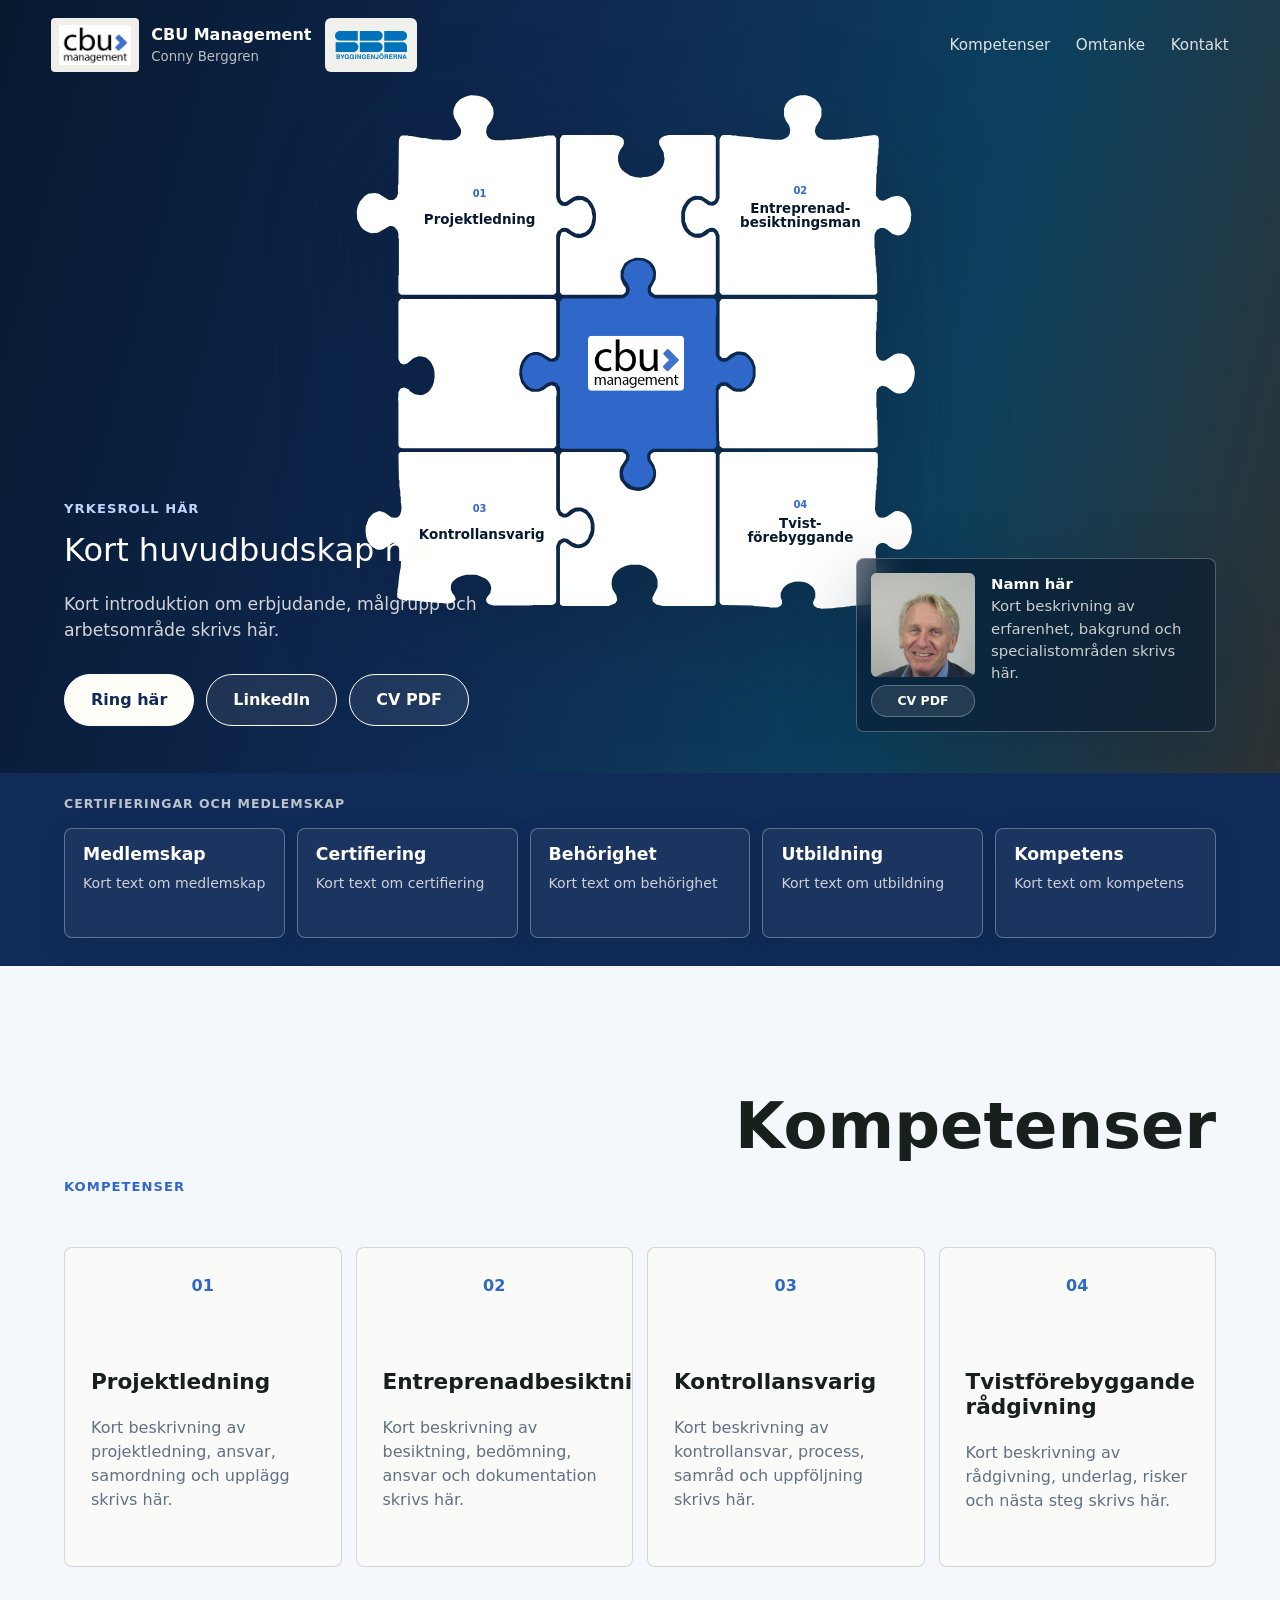
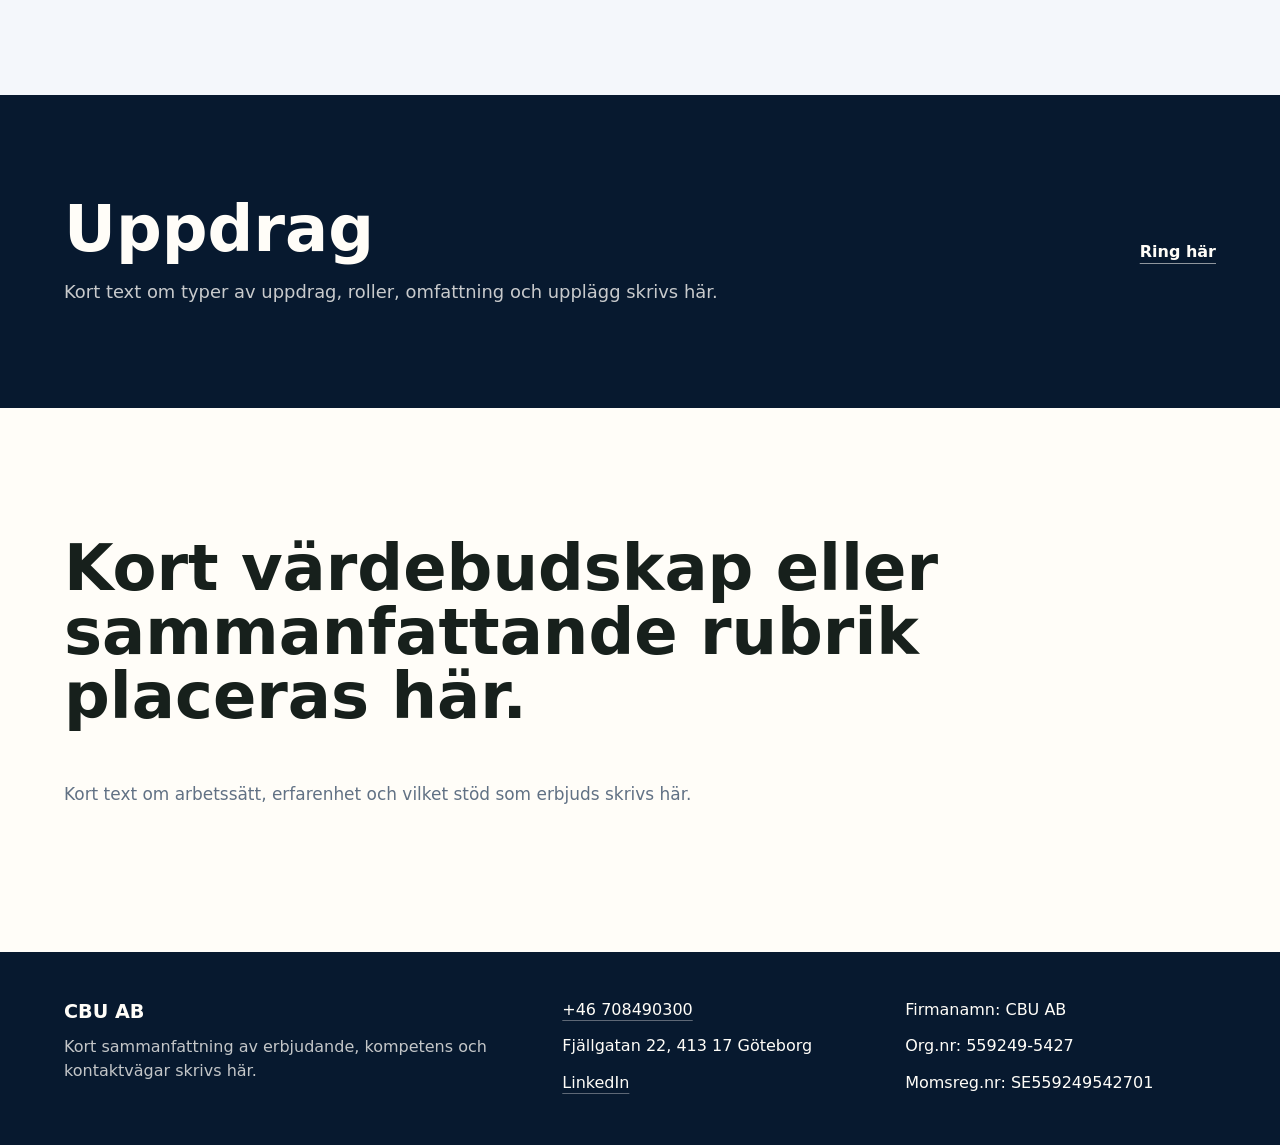
==== commit 0e237d9e: "New hero banner" ====
--- a/Production_First_Draft/index.html
+++ b/Production_First_Draft/index.html
@@ -52,7 +52,7 @@
         <nav class="hero-puzzle-map" aria-label="Kompetenser i pusslet">
           <img
             class="hero-puzzle-image"
-            src="assets/hero-banner.png"
+            src="assets/hero-banner.svg"
             width="1280"
             height="1280"
             alt=""
--- a/Production_First_Draft/styles.css
+++ b/Production_First_Draft/styles.css
@@ -178,7 +178,7 @@
   height: 100%;
   object-fit: contain;
   filter: drop-shadow(0 26px 54px rgba(7, 25, 47, 0.36));
-  opacity: 0.96;
+  opacity: 1;
 }
 
 .puzzle-label {
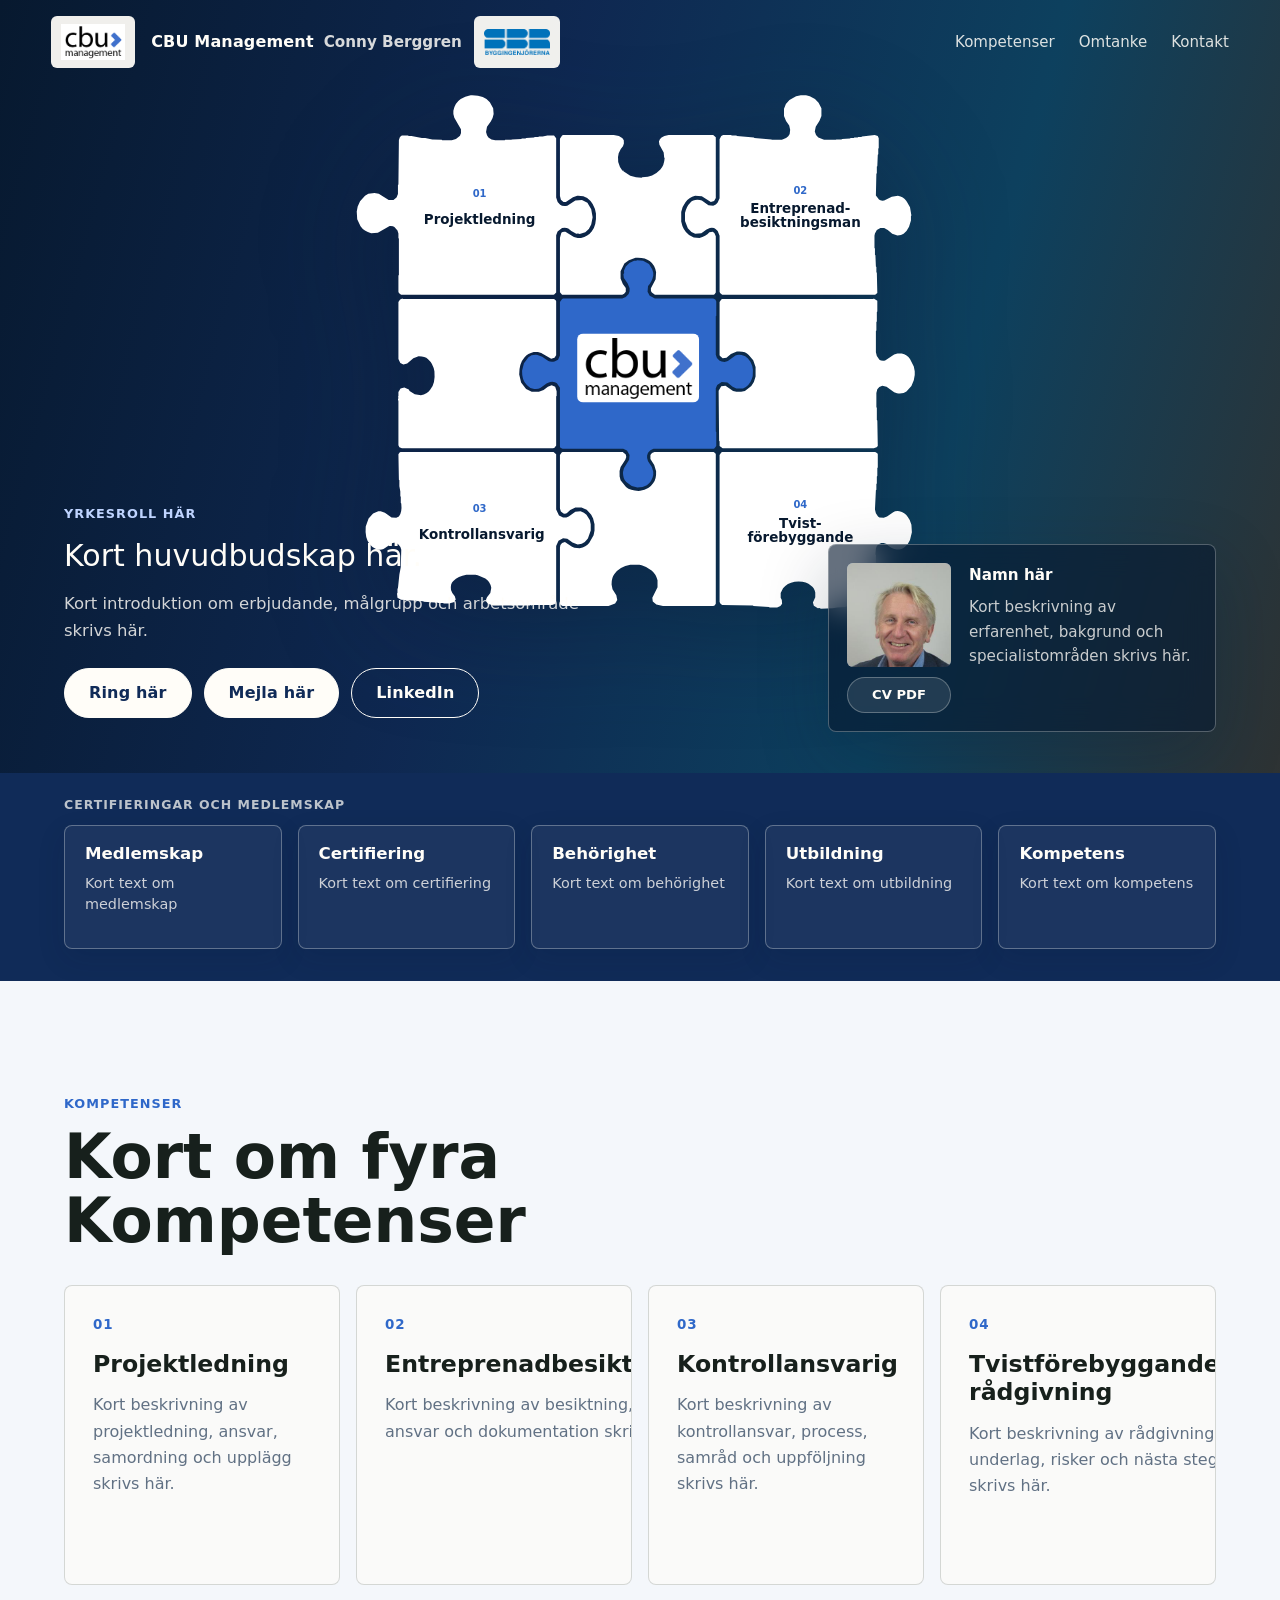
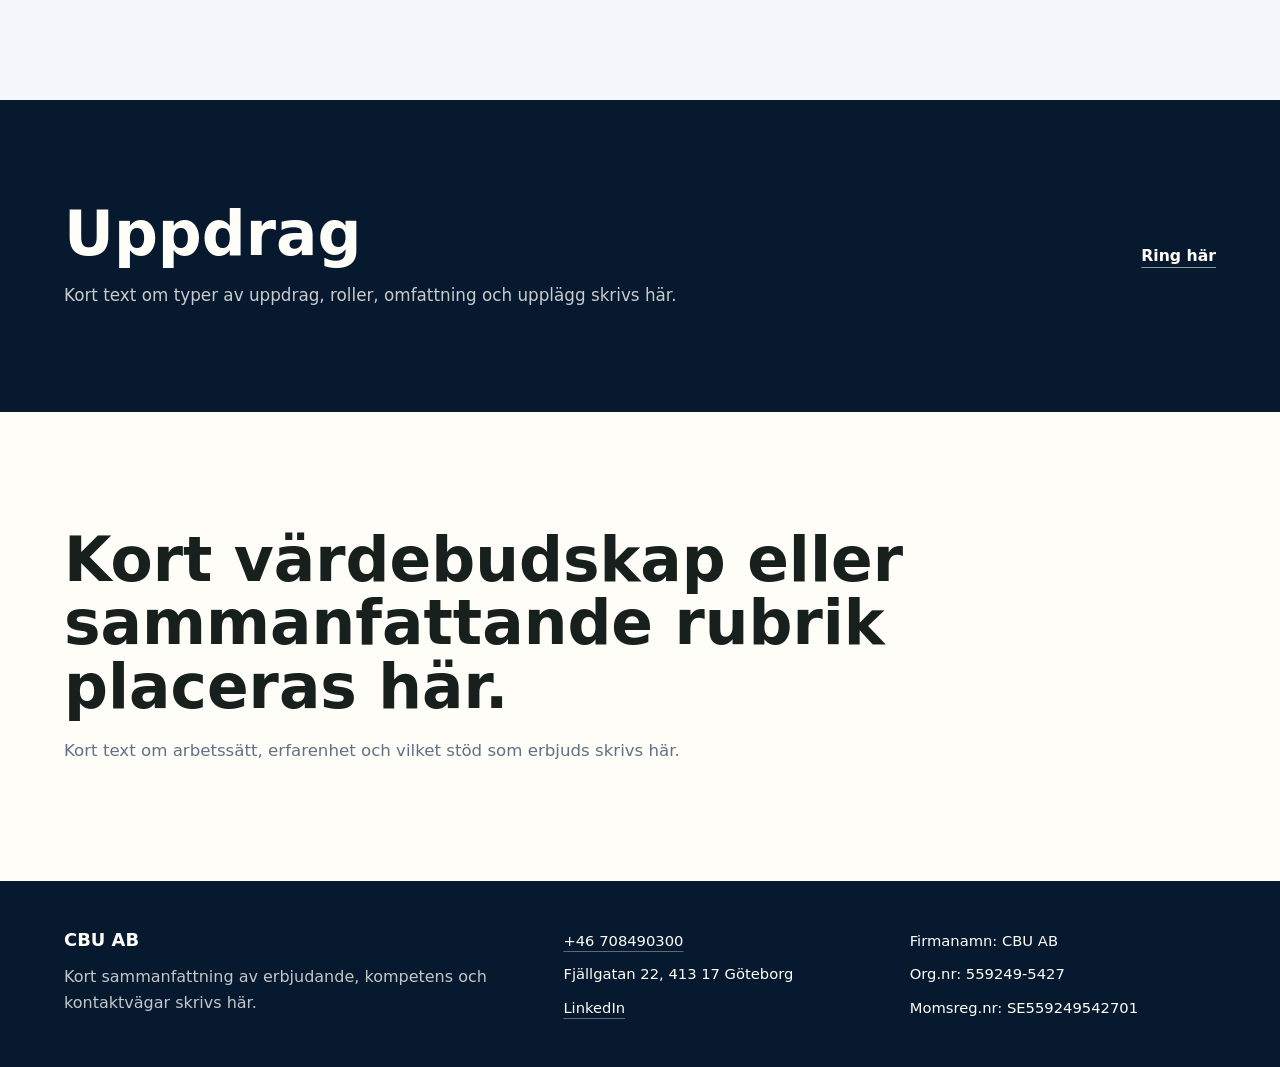
==== commit b7dab6ac: "Changed scroll behavior and design system. Implemented a full design system and edited website accor" ====
--- a/Production_First_Draft/index.html
+++ b/Production_First_Draft/index.html
@@ -95,8 +95,8 @@
           </p>
           <div class="hero-actions" aria-label="Snabba kontaktvägar">
             <a class="button primary" href="tel:+46708490300">Ring här</a>
+            <a class="button primary" href="mailto:conny.berggren@cbuab.se" aria-label="Skicka e-post till Conny Berggren">Mejla här</a>
             <a class="button secondary" href="https://www.linkedin.com/in/conny-berggren-454455169" target="_blank" rel="noopener" aria-label="LinkedIn-profil för Conny Berggren">LinkedIn</a>
-            <a class="button ghost" href="assets/cv-conny-berggren-2026-03-30.pdf" target="_blank" rel="noopener">CV PDF</a>
           </div>
         </div>
 
@@ -150,7 +150,7 @@
       <section class="specialties" id="kompetenser" aria-labelledby="specialties-title">
         <div class="section-heading">
           <div class="section-kicker">Kompetenser</div>
-          <h2 id="specialties-title">Kompetenser</h2>
+          <h2 id="specialties-title">Kort om fyra Kompetenser</h2>
         </div>
 
         <div class="specialty-grid">
--- a/Production_First_Draft/styles.css
+++ b/Production_First_Draft/styles.css
@@ -9,6 +9,18 @@
   --steel: #8fa8c8;
   --line: rgba(23, 32, 28, 0.16);
   --shadow: 0 24px 70px rgba(7, 25, 47, 0.24);
+  --radius-sm: 6px;
+  --radius-md: 8px;
+  --space-1: 4px;
+  --space-2: 8px;
+  --space-3: 12px;
+  --space-4: 16px;
+  --space-5: 24px;
+  --space-6: 32px;
+  --space-7: 48px;
+  --space-8: 64px;
+  --text-body: 1rem;
+  --text-small: 0.92rem;
 }
 
 * {
@@ -20,6 +32,7 @@
 }
 
 img {
+  display: block;
   max-width: 100%;
 }
 
@@ -31,9 +44,11 @@
   margin: 0;
   color: var(--ink);
   background: var(--paper);
+  font-size: var(--text-body);
   font-family:
     Inter, ui-sans-serif, system-ui, -apple-system, BlinkMacSystemFont, "Segoe UI", sans-serif;
-  line-height: 1.5;
+  line-height: 1.6;
+  text-rendering: optimizeLegibility;
 }
 
 .site-header {
@@ -45,8 +60,8 @@
   display: flex;
   align-items: center;
   justify-content: space-between;
-  gap: 24px;
-  padding: 18px clamp(18px, 4vw, 56px);
+  gap: var(--space-5);
+  padding: var(--space-4) clamp(18px, 4vw, 56px);
   color: var(--white);
   transition:
     background-color 180ms ease,
@@ -58,7 +73,7 @@
   display: inline-flex;
   min-width: 0;
   align-items: center;
-  gap: 14px;
+  gap: var(--space-3);
 }
 
 .site-header.is-scrolled {
@@ -71,21 +86,21 @@
 .brand {
   display: inline-flex;
   align-items: center;
-  gap: 12px;
+  gap: var(--space-4);
   min-width: 0;
   text-decoration: none;
 }
 
 .brand-logo-wrap {
   display: grid;
-  width: 88px;
-  height: 54px;
-  min-width: 88px;
+  width: 84px;
+  height: 52px;
+  min-width: 84px;
   place-items: center;
   overflow: hidden;
-  border-radius: 4px;
+  border-radius: var(--radius-sm);
   background: rgba(255, 253, 248, 0.94);
-  padding: 6px 8px;
+  padding: 6px 10px;
 }
 
 .brand-logo {
@@ -97,16 +112,20 @@
 
 .brand-text {
   min-width: 0;
+  display: flex;
+  flex-wrap: wrap;
+  align-items: baseline;
+  gap: var(--space-1) 10px;
 }
 
 .brand-affiliation {
   display: grid;
-  width: 92px;
-  min-width: 92px;
-  height: 54px;
+  width: 86px;
+  min-width: 86px;
+  height: 52px;
   place-items: center;
   overflow: hidden;
-  border-radius: 6px;
+  border-radius: var(--radius-sm);
   background: rgba(255, 253, 248, 0.94);
   padding: 8px 10px;
 }
@@ -119,18 +138,28 @@
 
 .brand strong,
 .brand small {
-  display: block;
+  display: inline;
+  line-height: 1.15;
+}
+
+.brand strong {
+  font-size: 1rem;
+  font-weight: 800;
+  letter-spacing: 0.01em;
 }
 
 .brand small {
   color: currentColor;
-  opacity: 0.72;
+  opacity: 0.84;
+  font-size: 0.95rem;
+  font-weight: 600;
 }
 
 .site-nav {
   display: flex;
-  gap: clamp(12px, 2vw, 26px);
-  font-size: 0.95rem;
+  gap: clamp(16px, 2vw, 24px);
+  font-size: 0.94rem;
+  line-height: 1.2;
 }
 
 .site-nav a {
@@ -147,7 +176,7 @@
   min-height: 86vh;
   display: grid;
   align-items: end;
-  padding: 128px clamp(18px, 5vw, 72px) 48px;
+  padding: 124px clamp(18px, 5vw, 72px) 56px;
   color: var(--white);
   background: var(--blue-ink);
   overflow: hidden;
@@ -165,6 +194,9 @@
 .hero-puzzle-map {
   position: absolute;
   z-index: 1;
+  --hero-center-logo-left: 49.7%;
+  --hero-center-logo-top: 51.35%;
+  --hero-center-logo-width: 20.5%;
   top: 48%;
   left: 50%;
   width: min(48vw, 66vh, 760px);
@@ -190,7 +222,7 @@
   padding: 6px 8px;
   color: var(--blue-ink);
   font-size: clamp(0.78rem, 1.05vw, 1rem);
-  font-weight: 850;
+  font-weight: 800;
   line-height: 1.05;
   text-align: center;
   text-decoration: none;
@@ -253,15 +285,18 @@
   position: relative;
   z-index: 3;
   max-width: 520px;
+  display: grid;
+  gap: var(--space-4);
 }
 
 .eyebrow,
 .section-kicker {
-  margin: 0 0 14px;
+  margin: 0;
   color: var(--blue);
-  font-size: 0.82rem;
+  font-size: 0.8rem;
   font-weight: 800;
   letter-spacing: 0.08em;
+  line-height: 1.3;
   text-transform: uppercase;
 }
 
@@ -273,12 +308,11 @@
 h2,
 h3,
 p {
-  margin-top: 0;
+  margin: 0;
 }
 
 h1 {
   max-width: 15ch;
-  margin-bottom: clamp(30px, 4vw, 52px);
   font-size: clamp(4.2rem, 11vw, 9.5rem);
   line-height: 0.94;
   letter-spacing: 0;
@@ -297,63 +331,66 @@
 .hero-brand-on-piece {
   position: absolute;
   z-index: 2;
-  top: 52%;
-  left: 50%;
-  display: grid;
-  width: clamp(96px, 15%, 158px);
+  top: var(--hero-center-logo-top);
+  left: var(--hero-center-logo-left);
+  display: grid;
+  width: var(--hero-center-logo-width);
+  aspect-ratio: 320 / 182;
   place-items: center;
-  transform: translate(calc(-50% - 4px), calc(-50% - 8px));
+  transform: translate(-50%, -50%);
   pointer-events: none;
 }
 
 .hero-logo-image {
   display: block;
   width: 100%;
-  height: auto;
-  border-radius: 4px;
+  height: 100%;
+  object-fit: contain;
+  border-radius: var(--radius-sm);
 }
 
 h2 {
-  font-size: clamp(2rem, 5vw, 4.6rem);
-  line-height: 1;
+  font-size: clamp(2.1rem, 4.8vw, 4.25rem);
+  line-height: 1.04;
   letter-spacing: 0;
 }
 
 h3 {
-  font-size: 1.35rem;
-  line-height: 1.15;
+  font-size: clamp(1.25rem, 1.14rem + 0.42vw, 1.48rem);
+  line-height: 1.2;
 }
 
 .hero-lede {
   max-width: 690px;
-  margin-bottom: 22px;
-  font-size: clamp(1.3rem, 2.5vw, 2rem);
+  font-size: clamp(1.45rem, 2.35vw, 2.05rem);
   line-height: 1.18;
 }
 
 .hero-line {
   max-width: 620px;
-  margin-bottom: 30px;
   color: rgba(255, 253, 248, 0.82);
-  font-size: 1.08rem;
+  font-size: 1.03rem;
+  line-height: 1.65;
 }
 
 .hero-actions {
   display: flex;
   flex-wrap: wrap;
-  gap: 12px;
+  gap: 10px var(--space-3);
+  margin-top: var(--space-2);
 }
 
 .button {
   display: inline-flex;
-  min-height: 52px;
+  min-height: 50px;
   align-items: center;
   justify-content: center;
   border: 1px solid currentColor;
   border-radius: 999px;
-  padding: 0 26px;
+  padding: 0 var(--space-5);
   font-size: 1rem;
-  font-weight: 750;
+  font-weight: 700;
+  letter-spacing: 0.01em;
   line-height: 1.1;
   text-decoration: none;
 }
@@ -364,10 +401,15 @@
   background: var(--white);
 }
 
-.button.secondary,
+.button.secondary {
+  color: var(--white);
+  background: transparent;
+}
+
 .button.ghost {
   color: var(--white);
   background: rgba(255, 253, 248, 0.08);
+  border-color: rgba(255, 253, 248, 0.22);
 }
 
 .profile-panel {
@@ -376,13 +418,13 @@
   right: clamp(18px, 5vw, 72px);
   bottom: 42px;
   display: grid;
-  width: min(360px, calc(100vw - 36px));
+  width: min(388px, calc(100vw - 36px));
   grid-template-columns: 104px 1fr;
-  gap: 16px;
+  gap: 18px;
   align-items: start;
-  padding: 14px;
+  padding: 18px;
   border: 1px solid rgba(255, 253, 248, 0.28);
-  border-radius: 8px;
+  border-radius: var(--radius-md);
   background: rgba(7, 25, 47, 0.62);
   box-shadow: var(--shadow);
   backdrop-filter: blur(16px);
@@ -390,7 +432,7 @@
 
 .profile-media {
   display: grid;
-  gap: 8px;
+  gap: 10px;
 }
 
 .portrait {
@@ -398,7 +440,7 @@
   aspect-ratio: 1;
   place-items: center;
   overflow: hidden;
-  border-radius: 6px;
+  border-radius: var(--radius-sm);
   background:
     linear-gradient(rgba(255, 253, 248, 0.04), rgba(255, 253, 248, 0.04)),
     linear-gradient(145deg, var(--steel), var(--blue-deep));
@@ -416,27 +458,28 @@
 
 .profile-cv-link {
   display: inline-flex;
-  min-height: 32px;
+  min-height: 36px;
   align-items: center;
   justify-content: center;
   border: 1px solid rgba(255, 253, 248, 0.28);
   border-radius: 999px;
   color: var(--white);
   background: rgba(255, 253, 248, 0.1);
-  font-size: 0.78rem;
+  font-size: 0.82rem;
   font-weight: 800;
   line-height: 1.1;
   text-decoration: none;
 }
 
 .profile-panel p {
-  margin-bottom: 0;
   color: rgba(255, 253, 248, 0.78);
-  font-size: 0.93rem;
+  font-size: 0.95rem;
+  line-height: 1.6;
 }
 
 .profile-name {
   color: var(--white) !important;
+  margin-bottom: var(--space-2);
   font-weight: 800;
 }
 
@@ -444,34 +487,35 @@
   position: relative;
   z-index: 3;
   margin: -1px 0 0;
-  padding: 22px clamp(18px, 5vw, 72px) 28px;
+  padding: var(--space-5) clamp(18px, 5vw, 72px) var(--space-6);
   color: var(--white);
   background: var(--blue-deep);
 }
 
 .credential-kicker {
-  margin: 0 0 14px;
+  margin: 0 0 var(--space-3);
   color: rgba(255, 253, 248, 0.72);
   font-size: 0.78rem;
   font-weight: 800;
   letter-spacing: 0.08em;
+  line-height: 1.3;
   text-transform: uppercase;
 }
 
 .credential-track {
   display: grid;
   grid-template-columns: repeat(5, minmax(0, 1fr));
-  gap: 12px;
+  gap: var(--space-4);
 }
 
 .credential-card {
   display: grid;
   align-content: start;
-  gap: 12px;
-  min-height: 110px;
+  gap: 10px;
+  min-height: 124px;
   border: 1px solid rgba(255, 253, 248, 0.3);
-  border-radius: 8px;
-  padding: 16px 18px;
+  border-radius: var(--radius-md);
+  padding: 18px 20px;
   color: var(--white);
   background: rgba(255, 253, 248, 0.05);
   box-shadow: 0 10px 28px rgba(7, 25, 47, 0.12);
@@ -484,15 +528,15 @@
 }
 
 .credential-card strong {
-  font-size: 1.08rem;
+  font-size: 1.04rem;
   font-weight: 800;
-  line-height: 1.05;
+  line-height: 1.15;
 }
 
 .credential-detail {
   color: rgba(255, 253, 248, 0.78);
-  font-size: 0.88rem;
-  line-height: 1.25;
+  font-size: 0.9rem;
+  line-height: 1.45;
 }
 
 .credential-card:hover {
@@ -504,7 +548,7 @@
 
 .specialties,
 .quote-section {
-  padding: clamp(70px, 10vw, 130px) clamp(18px, 5vw, 72px);
+  padding: clamp(80px, 9vw, 120px) clamp(18px, 5vw, 72px);
 }
 
 .specialties {
@@ -512,11 +556,9 @@
 }
 
 .section-heading {
-  display: flex;
-  align-items: end;
-  justify-content: space-between;
-  gap: 34px;
-  margin-bottom: 36px;
+  display: grid;
+  gap: 12px;
+  margin-bottom: var(--space-6);
 }
 
 .section-heading h2 {
@@ -526,16 +568,19 @@
 .specialty-grid {
   display: grid;
   grid-template-columns: repeat(4, minmax(0, 1fr));
-  gap: 14px;
+  gap: var(--space-4);
 }
 
 .specialty-card {
   position: relative;
   overflow: hidden;
-  min-height: 320px;
-  padding: 26px;
+  display: grid;
+  align-content: start;
+  gap: 14px;
+  min-height: 300px;
+  padding: 28px;
   border: 1px solid var(--line);
-  border-radius: 8px;
+  border-radius: var(--radius-md);
   background: rgba(255, 253, 248, 0.5);
   scroll-margin-top: clamp(200px, 28vh, 280px);
   transition:
@@ -681,42 +726,52 @@
 
 .specialty-card p {
   color: var(--muted);
+  line-height: 1.65;
 }
 
 .specialty-index {
-  margin-bottom: 72px;
+  margin-bottom: 0;
   color: var(--blue) !important;
-  font-weight: 850;
-  text-align: center;
+  font-size: 0.84rem;
+  font-weight: 800;
+  letter-spacing: 0.06em;
+  text-align: left;
 }
 
 .service-band {
   display: flex;
   align-items: center;
   justify-content: space-between;
-  gap: 28px;
-  min-height: 280px;
-  padding: clamp(68px, 8vw, 110px) clamp(18px, 5vw, 72px);
+  gap: var(--space-6);
+  min-height: 260px;
+  padding: clamp(72px, 8vw, 104px) clamp(18px, 5vw, 72px);
   color: var(--white);
   background: var(--blue-ink);
 }
 
+.service-band > div {
+  display: grid;
+  gap: var(--space-4);
+  max-width: 920px;
+}
+
 .service-band h2 {
-  margin-bottom: 18px;
-  font-size: clamp(2.4rem, 5vw, 4.2rem);
+  font-size: clamp(2.25rem, 4.8vw, 4rem);
 }
 
 .service-band p {
   max-width: 920px;
-  margin-bottom: 0;
   color: rgba(255, 253, 248, 0.78);
-  font-size: 1.12rem;
+  font-size: 1.05rem;
+  line-height: 1.65;
 }
 
 .text-link {
   flex: 0 0 auto;
   color: var(--white);
+  font-size: 0.98rem;
   font-weight: 800;
+  line-height: 1.3;
   text-decoration: underline;
   text-decoration-color: rgba(255, 253, 248, 0.55);
   text-underline-offset: 6px;
@@ -724,6 +779,8 @@
 
 .quote-section {
   background: var(--white);
+  display: grid;
+  gap: 18px;
 }
 
 .quote-section h2 {
@@ -733,30 +790,38 @@
 .quote-section p {
   max-width: 680px;
   color: var(--muted);
-  font-size: 1.06rem;
+  font-size: 1.04rem;
+  line-height: 1.7;
 }
 
 .site-footer {
   display: grid;
   grid-template-columns: 1.2fr 0.8fr 0.8fr;
-  gap: 32px;
-  padding: 46px clamp(18px, 5vw, 72px);
+  gap: 28px 40px;
+  padding: 48px clamp(18px, 5vw, 72px);
   color: rgba(255, 253, 248, 0.76);
   background: var(--blue-ink);
 }
 
+.site-footer > div:first-child {
+  display: grid;
+  gap: 10px;
+}
+
 .footer-brand {
-  margin-bottom: 8px;
-  color: var(--white);
-  font-size: 1.2rem;
-  font-weight: 850;
+  color: var(--white);
+  font-size: 1.12rem;
+  font-weight: 800;
+  line-height: 1.2;
 }
 
 address,
 .company-meta {
   display: grid;
-  gap: 8px;
+  gap: 10px;
+  font-size: var(--text-small);
   font-style: normal;
+  line-height: 1.6;
 }
 
 .site-footer a {
@@ -774,6 +839,7 @@
 @media (max-width: 900px) {
   .site-header {
     align-items: flex-start;
+    gap: var(--space-4);
   }
 
   .site-nav {
@@ -783,20 +849,17 @@
   .hero {
     display: block;
     min-height: auto;
-    padding: 106px clamp(18px, 5vw, 72px) 42px;
+    padding: 108px clamp(18px, 5vw, 72px) 48px;
   }
 
   .hero-puzzle-map {
     position: relative;
+    --hero-center-logo-width: 21.5%;
     top: auto;
     left: auto;
     width: min(100%, 520px);
-    margin: 0 auto 30px;
+    margin: 0 auto 32px;
     transform: none;
-  }
-
-  .hero-brand-on-piece {
-    width: clamp(86px, 18%, 132px);
   }
 
   .hero-content {
@@ -809,7 +872,7 @@
     bottom: auto;
     width: 100%;
     max-width: 520px;
-    margin-top: 28px;
+    margin-top: 32px;
   }
 
   .section-heading,
@@ -830,7 +893,7 @@
 
 @media (max-width: 620px) {
   .hero {
-    padding-top: 106px;
+    padding-top: 104px;
   }
 
   h1 {
@@ -844,8 +907,8 @@
     font-size: 1rem;
   }
 
-  .hero-brand-on-piece {
-    width: clamp(74px, 20%, 108px);
+  .hero-puzzle-map {
+    --hero-center-logo-width: 22.5%;
   }
 
   .puzzle-label {
@@ -887,7 +950,7 @@
   .credential-card {
     min-height: auto;
     gap: 10px;
-    padding: 14px 16px;
+    padding: 16px;
   }
 
   .credential-card strong {
@@ -904,12 +967,22 @@
     min-width: 76px;
   }
 
+  .brand-text {
+    display: grid;
+    gap: 2px;
+  }
+
+  .brand strong,
+  .brand small {
+    display: block;
+  }
+
   .brand strong {
     font-size: 0.93rem;
   }
 
   .brand small {
-    font-size: 0.78rem;
+    font-size: 0.83rem;
   }
 
   .header-brand-group {
@@ -922,9 +995,10 @@
 
   .specialty-card {
     min-height: 250px;
+    padding: 22px;
   }
 
   .specialty-index {
-    margin-bottom: 38px;
-  }
-}
+    font-size: 0.8rem;
+  }
+}
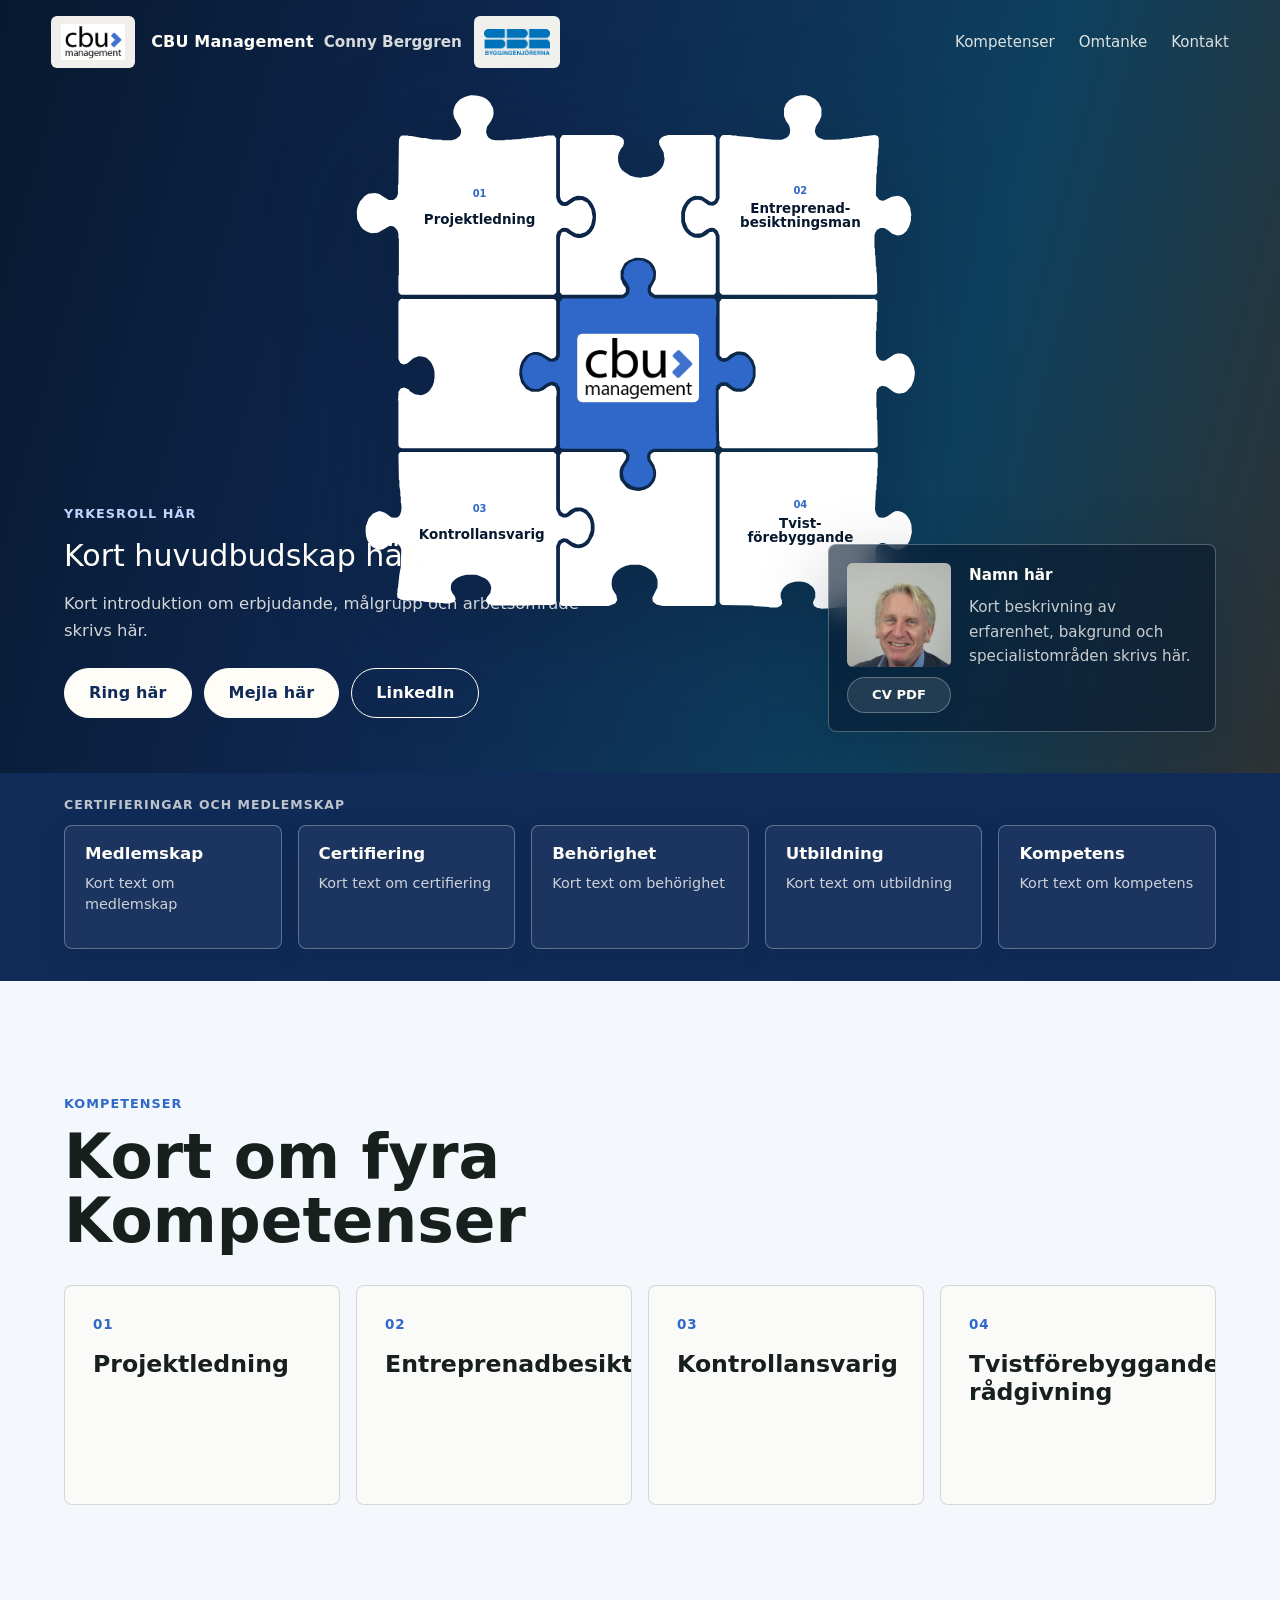
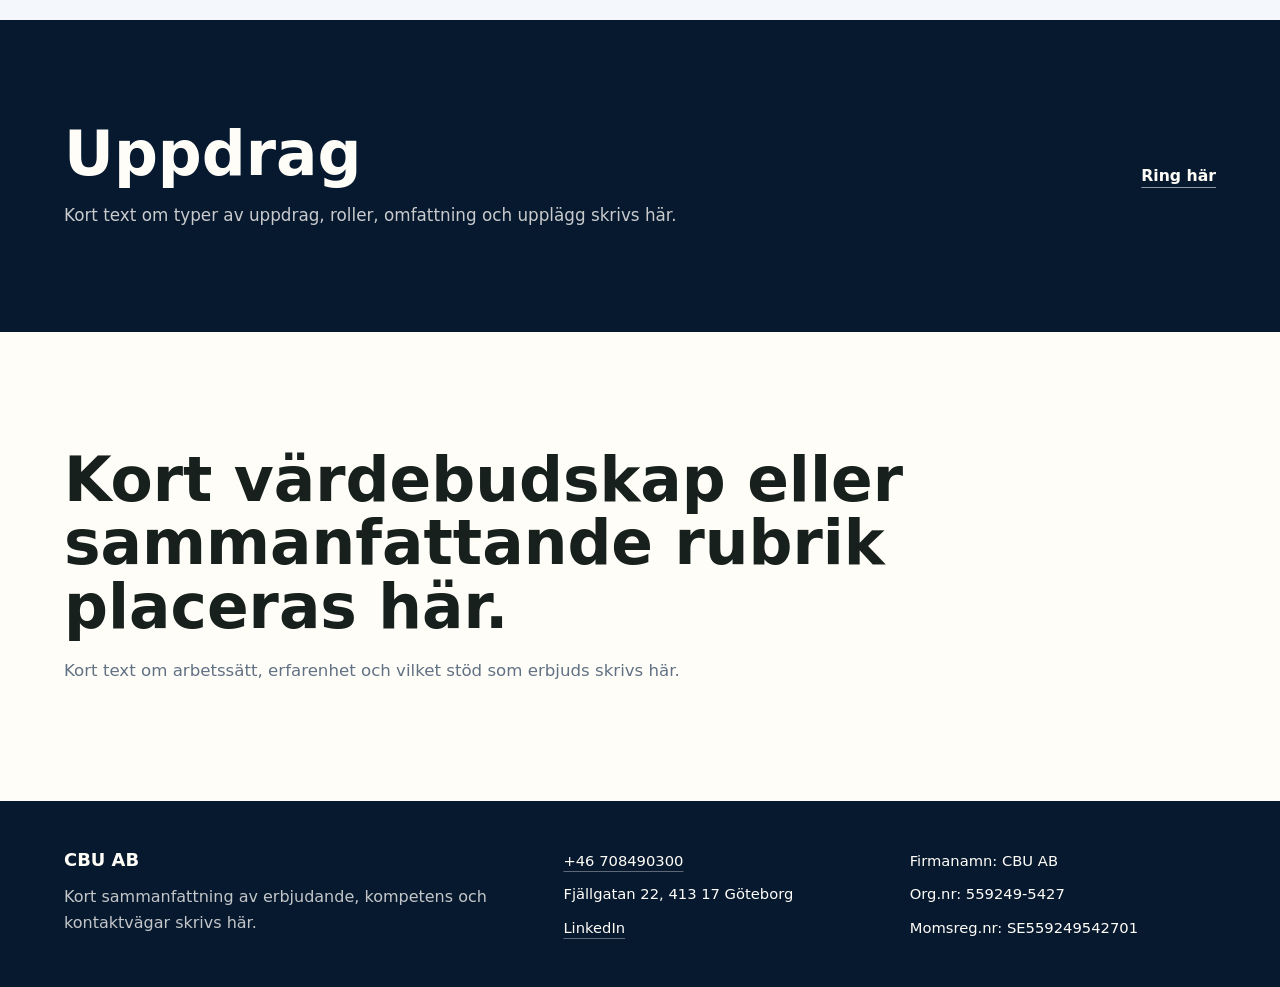
==== commit 71f343c1: "Added a new section to the index.html file , updated the script.js to include new functionality, and" ====
--- a/Production_First_Draft/index.html
+++ b/Production_First_Draft/index.html
@@ -94,7 +94,16 @@
             Kort introduktion om erbjudande, målgrupp och arbetsområde skrivs här.
           </p>
           <div class="hero-actions" aria-label="Snabba kontaktvägar">
-            <a class="button primary" href="tel:+46708490300">Ring här</a>
+            <a class="button primary phone-cta-mobile" href="tel:+46708490300">Ring här</a>
+            <button
+              class="button primary phone-cta-desktop"
+              type="button"
+              data-phone-trigger
+              data-phone-number="+46 708 49 03 00"
+              aria-label="Visa telefonnummer till Conny Berggren"
+            >
+              Ring här
+            </button>
             <a class="button primary" href="mailto:conny.berggren@cbuab.se" aria-label="Skicka e-post till Conny Berggren">Mejla här</a>
             <a class="button secondary" href="https://www.linkedin.com/in/conny-berggren-454455169" target="_blank" rel="noopener" aria-label="LinkedIn-profil för Conny Berggren">LinkedIn</a>
           </div>
@@ -154,33 +163,77 @@
         </div>
 
         <div class="specialty-grid">
-          <article class="specialty-card" id="projektledning">
-            <p class="specialty-index">01</p>
-            <h3>Projektledning</h3>
-            <p>
-              Kort beskrivning av projektledning, ansvar, samordning och upplägg skrivs här.
-            </p>
+          <article
+            class="specialty-card"
+            id="projektledning"
+            role="button"
+            tabindex="0"
+            aria-expanded="false"
+            aria-controls="projektledning-details"
+          >
+            <div class="specialty-summary">
+              <p class="specialty-index">01</p>
+              <h3>Projektledning</h3>
+            </div>
+            <div class="specialty-details" id="projektledning-details">
+              <p>
+                Kort beskrivning av projektledning, ansvar, samordning och upplägg skrivs här.
+              </p>
+            </div>
           </article>
-          <article class="specialty-card" id="entreprenadbesiktningsman">
-            <p class="specialty-index">02</p>
-            <h3>Entreprenadbesiktningsman</h3>
-            <p>
-              Kort beskrivning av besiktning, bedömning, ansvar och dokumentation skrivs här.
-            </p>
+          <article
+            class="specialty-card"
+            id="entreprenadbesiktningsman"
+            role="button"
+            tabindex="0"
+            aria-expanded="false"
+            aria-controls="entreprenadbesiktningsman-details"
+          >
+            <div class="specialty-summary">
+              <p class="specialty-index">02</p>
+              <h3>Entreprenadbesiktningsman</h3>
+            </div>
+            <div class="specialty-details" id="entreprenadbesiktningsman-details">
+              <p>
+                Kort beskrivning av besiktning, bedömning, ansvar och dokumentation skrivs här.
+              </p>
+            </div>
           </article>
-          <article class="specialty-card" id="kontrollansvarig">
-            <p class="specialty-index">03</p>
-            <h3>Kontrollansvarig</h3>
-            <p>
-              Kort beskrivning av kontrollansvar, process, samråd och uppföljning skrivs här.
-            </p>
+          <article
+            class="specialty-card"
+            id="kontrollansvarig"
+            role="button"
+            tabindex="0"
+            aria-expanded="false"
+            aria-controls="kontrollansvarig-details"
+          >
+            <div class="specialty-summary">
+              <p class="specialty-index">03</p>
+              <h3>Kontrollansvarig</h3>
+            </div>
+            <div class="specialty-details" id="kontrollansvarig-details">
+              <p>
+                Kort beskrivning av kontrollansvar, process, samråd och uppföljning skrivs här.
+              </p>
+            </div>
           </article>
-          <article class="specialty-card" id="tvistforebyggande">
-            <p class="specialty-index">04</p>
-            <h3>Tvistförebyggande rådgivning</h3>
-            <p>
-              Kort beskrivning av rådgivning, underlag, risker och nästa steg skrivs här.
-            </p>
+          <article
+            class="specialty-card"
+            id="tvistforebyggande"
+            role="button"
+            tabindex="0"
+            aria-expanded="false"
+            aria-controls="tvistforebyggande-details"
+          >
+            <div class="specialty-summary">
+              <p class="specialty-index">04</p>
+              <h3>Tvistförebyggande rådgivning</h3>
+            </div>
+            <div class="specialty-details" id="tvistforebyggande-details">
+              <p>
+                Kort beskrivning av rådgivning, underlag, risker och nästa steg skrivs här.
+              </p>
+            </div>
           </article>
         </div>
       </section>
@@ -192,7 +245,16 @@
             Kort text om typer av uppdrag, roller, omfattning och upplägg skrivs här.
           </p>
         </div>
-        <a class="text-link" href="tel:+46708490300">Ring här</a>
+        <a class="text-link phone-cta-mobile" href="tel:+46708490300">Ring här</a>
+        <button
+          class="text-link phone-cta-desktop"
+          type="button"
+          data-phone-trigger
+          data-phone-number="+46 708 49 03 00"
+          aria-label="Visa telefonnummer till Conny Berggren"
+        >
+          Ring här
+        </button>
       </section>
 
       <section class="quote-section" id="omdome" aria-labelledby="quote-title">
@@ -224,6 +286,36 @@
       </div>
     </footer>
 
+    <div class="phone-popup" data-phone-popup hidden>
+      <div class="phone-popup-backdrop" data-phone-popup-close></div>
+      <div
+        class="phone-popup-panel"
+        role="dialog"
+        aria-modal="true"
+        aria-labelledby="phone-popup-title"
+        aria-describedby="phone-popup-description"
+      >
+        <button class="phone-popup-close" type="button" data-phone-popup-close aria-label="Stäng popup">
+          Stäng
+        </button>
+        <p class="phone-popup-kicker">Telefon</p>
+        <h2 class="phone-popup-title" id="phone-popup-title">Ring Conny Berggren</h2>
+        <p class="phone-popup-description" id="phone-popup-description">
+          Telefonnumret visas här så att du enkelt kan slå det manuellt eller kopiera det.
+        </p>
+        <p class="phone-popup-number" data-phone-popup-number>+46 708 49 03 00</p>
+        <div class="phone-popup-actions">
+          <button class="button primary" type="button" data-phone-popup-copy>
+            Kopiera nummer
+          </button>
+          <button class="button secondary phone-popup-dismiss" type="button" data-phone-popup-close>
+            Stäng
+          </button>
+        </div>
+        <p class="phone-popup-status" data-phone-popup-status aria-live="polite"></p>
+      </div>
+    </div>
+
     <script src="script.js"></script>
   </body>
 </html>
--- a/Production_First_Draft/styles.css
+++ b/Production_First_Draft/styles.css
@@ -392,7 +392,9 @@
   font-weight: 700;
   letter-spacing: 0.01em;
   line-height: 1.1;
+  font-family: inherit;
   text-decoration: none;
+  cursor: pointer;
 }
 
 .button.primary {
@@ -410,6 +412,119 @@
   color: var(--white);
   background: rgba(255, 253, 248, 0.08);
   border-color: rgba(255, 253, 248, 0.22);
+}
+
+.button:focus-visible,
+.text-link:focus-visible {
+  outline: 3px solid rgba(191, 212, 255, 0.92);
+  outline-offset: 4px;
+}
+
+.phone-cta-desktop {
+  display: none;
+}
+
+body.has-phone-popup-open {
+  overflow: hidden;
+}
+
+.phone-popup[hidden] {
+  display: none;
+}
+
+.phone-popup {
+  position: fixed;
+  z-index: 40;
+  inset: 0;
+  display: grid;
+  place-items: center;
+  padding: 24px;
+}
+
+.phone-popup-backdrop {
+  position: absolute;
+  inset: 0;
+  background: rgba(7, 25, 47, 0.58);
+  backdrop-filter: blur(10px);
+}
+
+.phone-popup-panel {
+  position: relative;
+  z-index: 1;
+  display: grid;
+  gap: 16px;
+  width: min(100%, 460px);
+  padding: 28px;
+  border: 1px solid rgba(23, 32, 28, 0.1);
+  border-radius: 20px;
+  background: rgba(255, 253, 248, 0.98);
+  box-shadow: 0 28px 80px rgba(7, 25, 47, 0.28);
+}
+
+.phone-popup-close {
+  justify-self: end;
+  padding: 0;
+  border: 0;
+  background: none;
+  color: var(--muted);
+  font: inherit;
+  font-weight: 700;
+  cursor: pointer;
+}
+
+.phone-popup-close:focus-visible {
+  border-radius: 999px;
+  outline: 3px solid rgba(191, 212, 255, 0.92);
+  outline-offset: 4px;
+}
+
+.phone-popup-kicker {
+  color: var(--blue);
+  font-size: 0.82rem;
+  font-weight: 800;
+  letter-spacing: 0.08em;
+  text-transform: uppercase;
+}
+
+.phone-popup-title {
+  font-size: clamp(1.9rem, 4vw, 2.5rem);
+  line-height: 1.05;
+}
+
+.phone-popup-description {
+  color: var(--muted);
+}
+
+.phone-popup-number {
+  font-size: clamp(1.5rem, 3vw, 2rem);
+  font-weight: 800;
+  line-height: 1.1;
+  letter-spacing: 0.01em;
+}
+
+.phone-popup-actions {
+  display: flex;
+  flex-wrap: wrap;
+  gap: 12px;
+}
+
+.phone-popup-panel .button.primary {
+  border-color: var(--blue);
+  color: var(--white);
+  background: var(--blue);
+}
+
+.phone-popup-panel .button.secondary {
+  border-color: rgba(23, 32, 28, 0.16);
+  color: var(--ink);
+  background: transparent;
+}
+
+.phone-popup-status {
+  min-height: 1.4em;
+  color: var(--blue-deep);
+  font-size: 0.95rem;
+  font-weight: 700;
 }
 
 .profile-panel {
@@ -569,6 +684,7 @@
   display: grid;
   grid-template-columns: repeat(4, minmax(0, 1fr));
   gap: var(--space-4);
+  align-items: start;
 }
 
 .specialty-card {
@@ -576,18 +692,55 @@
   overflow: hidden;
   display: grid;
   align-content: start;
-  gap: 14px;
-  min-height: 300px;
+  gap: 0;
+  min-height: 220px;
   padding: 28px;
   border: 1px solid var(--line);
   border-radius: var(--radius-md);
   background: rgba(255, 253, 248, 0.5);
   scroll-margin-top: clamp(200px, 28vh, 280px);
+  cursor: pointer;
   transition:
     background-color 220ms ease,
     border-color 220ms ease,
     box-shadow 220ms ease,
     transform 220ms ease;
+}
+
+.specialty-summary {
+  display: grid;
+  gap: 14px;
+}
+
+.specialty-details {
+  max-height: 0;
+  margin-top: 0;
+  overflow: hidden;
+  opacity: 0;
+  transition:
+    max-height 280ms cubic-bezier(0.16, 1, 0.3, 1),
+    margin-top 220ms ease,
+    opacity 180ms ease;
+}
+
+.specialty-card.is-expanded {
+  border-color: rgba(47, 104, 201, 0.32);
+  background: rgba(255, 253, 248, 0.9);
+  box-shadow: 0 18px 42px rgba(7, 25, 47, 0.1);
+}
+
+.specialty-card.is-expanded .specialty-details {
+  max-height: 220px;
+  margin-top: 14px;
+  opacity: 1;
+}
+
+.specialty-card:focus-visible {
+  outline: none;
+  border-color: rgba(47, 104, 201, 0.72);
+  box-shadow:
+    0 0 0 4px rgba(47, 104, 201, 0.18),
+    0 18px 42px rgba(7, 25, 47, 0.12);
 }
 
 .specialty-card > * {
@@ -717,6 +870,7 @@
 
 @media (prefers-reduced-motion: reduce) {
   .specialty-card,
+  .specialty-details,
   .specialty-card::before,
   .specialty-card::after {
     animation: none !important;
@@ -767,14 +921,32 @@
 }
 
 .text-link {
+  display: inline-flex;
   flex: 0 0 auto;
+  align-items: center;
+  padding: 0;
+  border: 0;
+  background: none;
   color: var(--white);
   font-size: 0.98rem;
   font-weight: 800;
+  font-family: inherit;
   line-height: 1.3;
   text-decoration: underline;
   text-decoration-color: rgba(255, 253, 248, 0.55);
   text-underline-offset: 6px;
+  cursor: pointer;
+}
+
+@media (hover: hover) and (pointer: fine) {
+  .phone-cta-mobile {
+    display: none;
+  }
+
+  .phone-cta-desktop {
+    display: inline-flex;
+    align-items: center;
+  }
 }
 
 .quote-section {
@@ -931,6 +1103,19 @@
     width: 100%;
   }
 
+  .phone-popup {
+    padding: 16px;
+  }
+
+  .phone-popup-panel {
+    padding: 22px;
+  }
+
+  .phone-popup-actions {
+    display: grid;
+    grid-template-columns: 1fr;
+  }
+
   .brand-affiliation {
     width: 74px;
     min-width: 74px;
@@ -994,7 +1179,7 @@
   }
 
   .specialty-card {
-    min-height: 250px;
+    min-height: 190px;
     padding: 22px;
   }
 
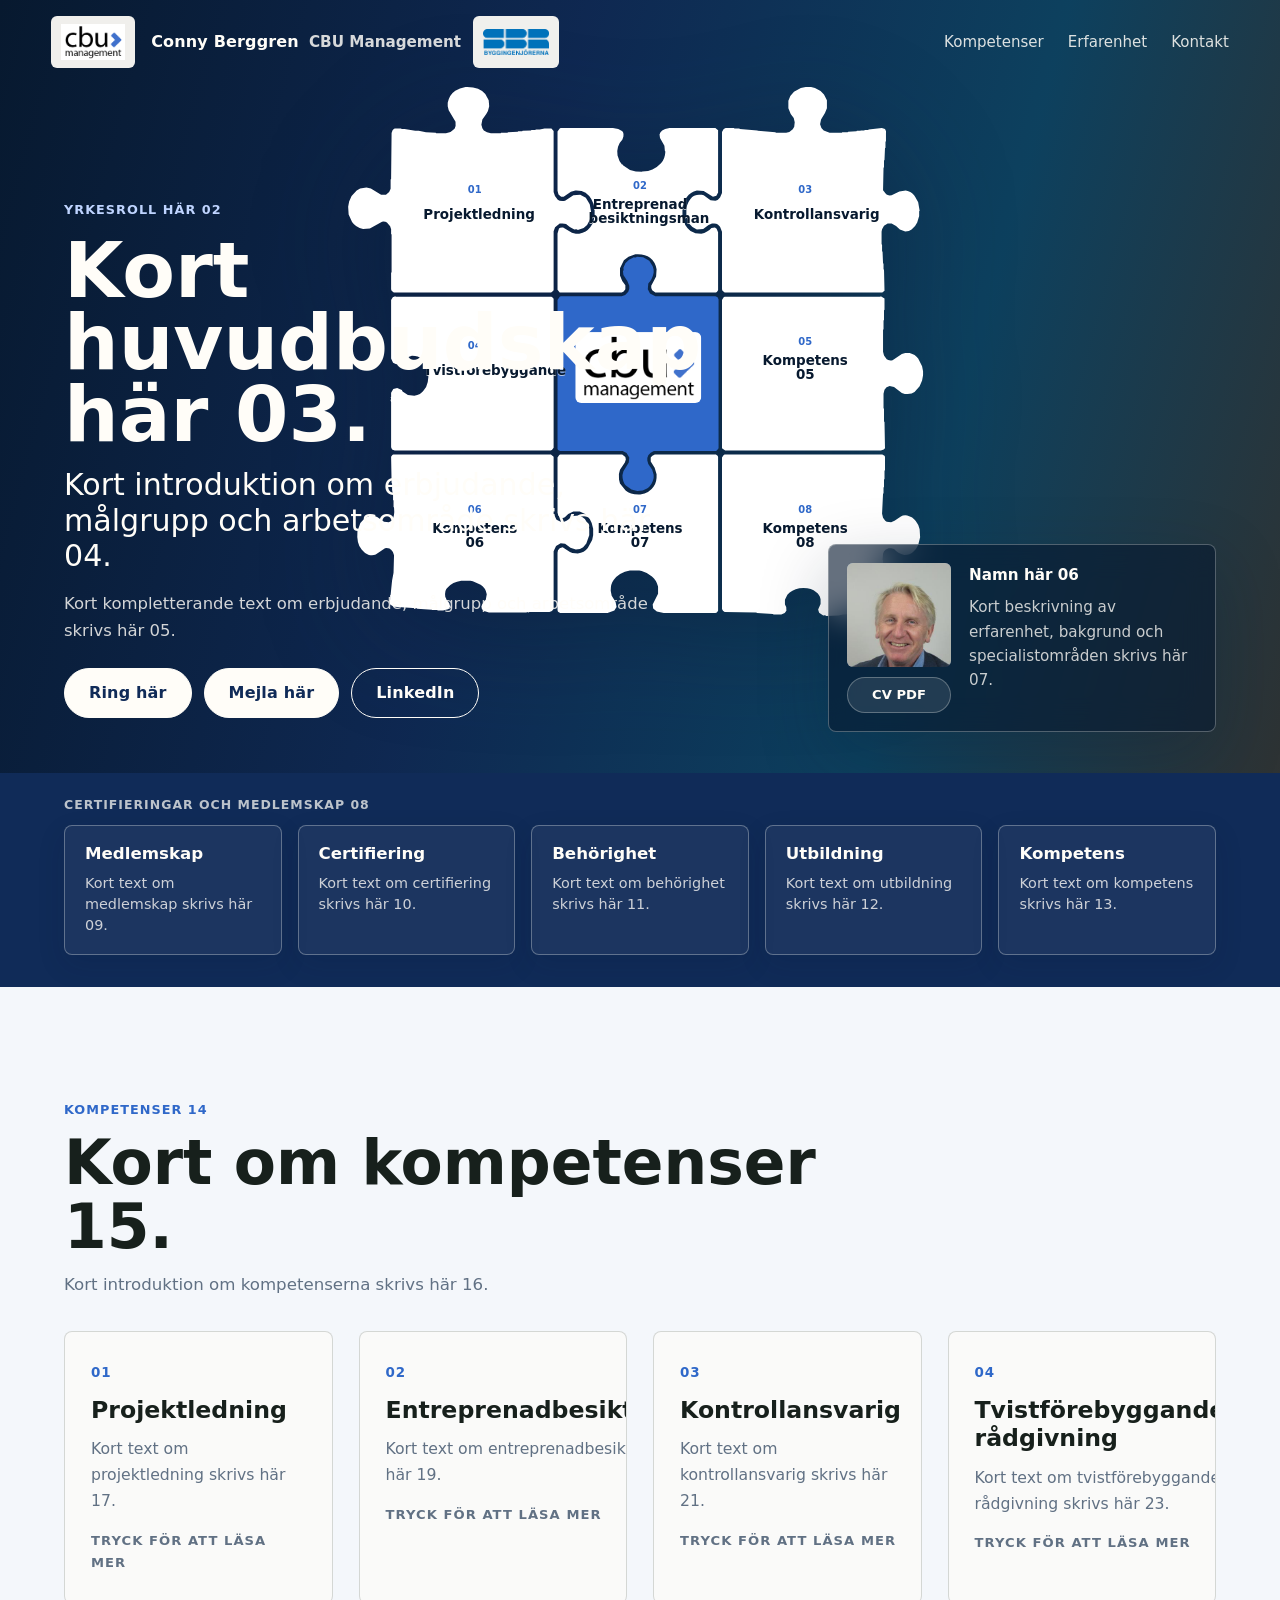
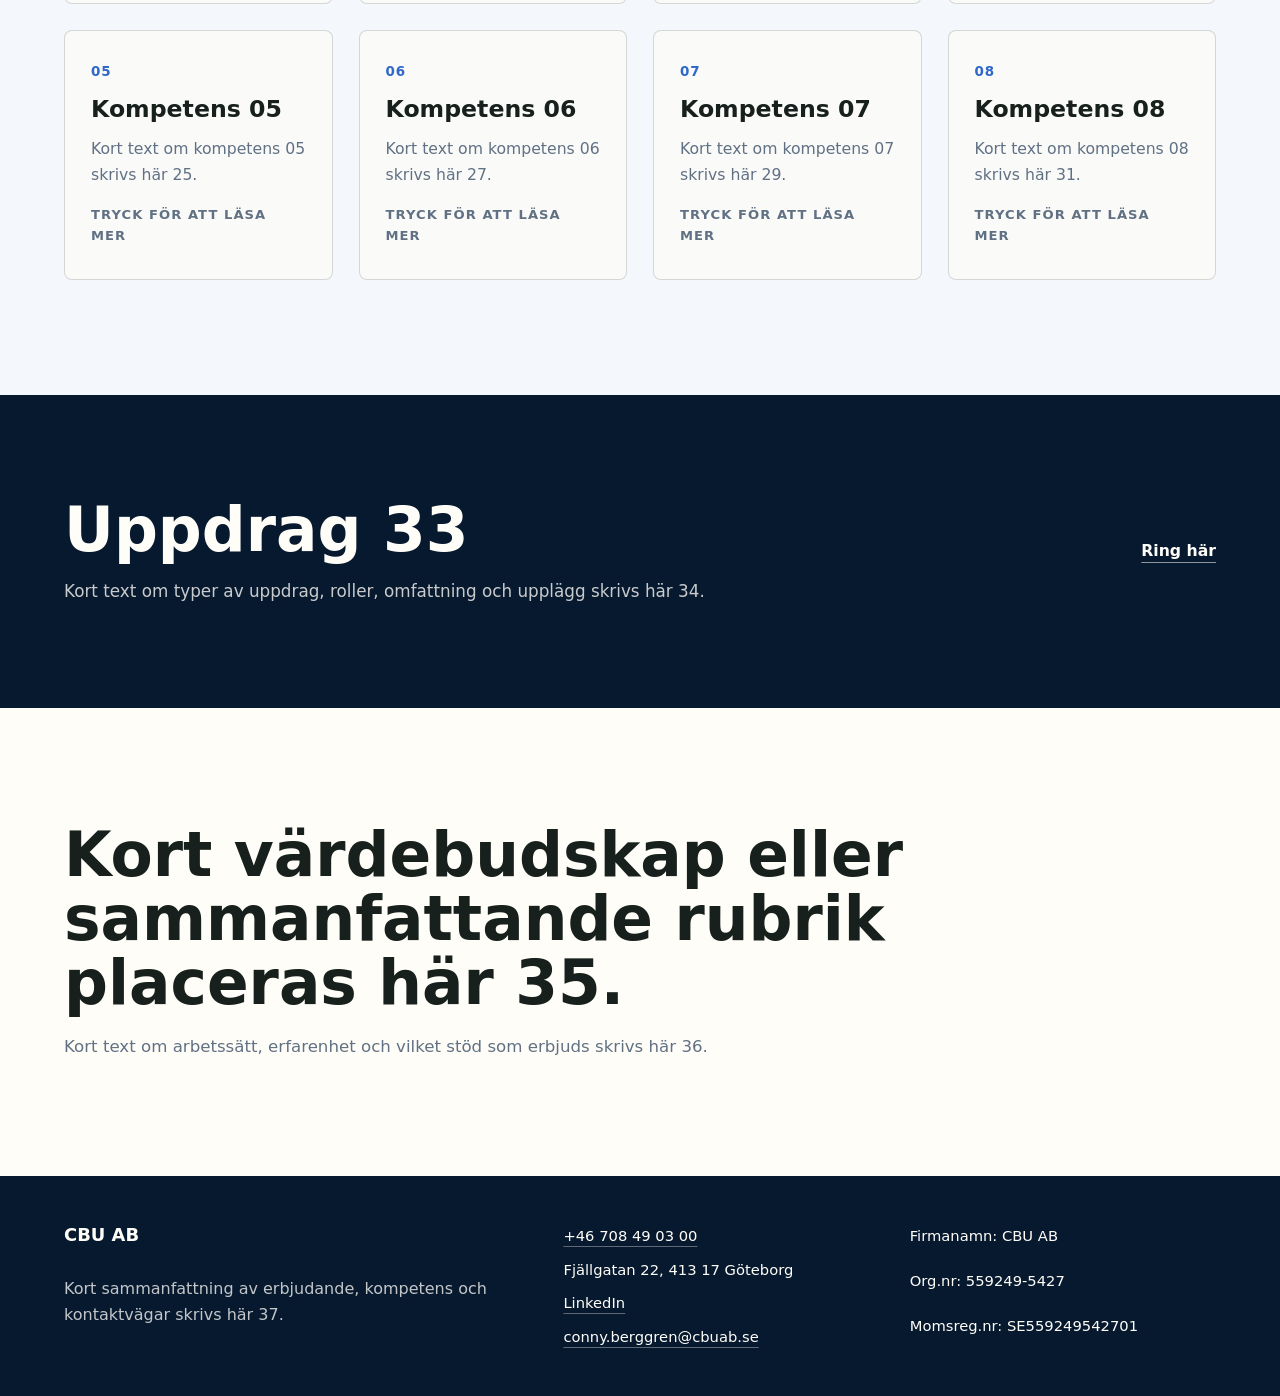
==== commit 9f6cdea1: "Added CMS Fully implemnented a cms based editor suite with live preview and content stored in a JSON" ====
--- a/Production_First_Draft/index.html
+++ b/Production_First_Draft/index.html
@@ -6,7 +6,7 @@
     <title>Conny Berggren | CBU Management</title>
     <meta
       name="description"
-      content="Kort beskrivning av innehåll, erbjudande och kontaktuppgifter skrivs här."
+      content="Kort beskrivning av innehåll, erbjudande och kontaktuppgifter skrivs här 01."
     />
     <link rel="stylesheet" href="styles.css" />
   </head>
@@ -20,28 +20,32 @@
               src="assets/cbu-logotyp.png"
               width="320"
               height="182"
-              alt="cbu management"
+              alt="CBU Management"
             />
           </span>
           <span class="brand-text">
-            <strong>CBU Management</strong>
-            <small>Conny Berggren</small>
+            <strong data-brand-primary>Conny Berggren</strong>
+            <small data-brand-supporting>CBU Management</small>
           </span>
         </a>
-        <a class="brand-affiliation" href="#certifieringar" aria-label="Till certifieringar och SBR-medlemskap">
+        <a
+          class="brand-affiliation"
+          href="#erfarenhet"
+          aria-label="Till erfarenhet och medlemskap"
+        >
           <img
             class="brand-affiliation-logo"
             src="assets/sbrlogorgb.png"
             width="540"
             height="213"
-            alt="SBR Byggingenjörerna"
+            alt="SBR Byggingenj&ouml;rerna"
           />
         </a>
       </div>
 
       <nav class="site-nav" aria-label="Huvudmeny">
         <a href="#kompetenser">Kompetenser</a>
-        <a href="#omdome">Omtanke</a>
+        <a href="#erfarenhet">Erfarenhet</a>
         <a href="#kontakt">Kontakt</a>
       </nav>
     </header>
@@ -49,7 +53,7 @@
     <main id="top">
       <section class="hero" aria-labelledby="hero-title">
         <div class="hero-backdrop" aria-hidden="true"></div>
-        <nav class="hero-puzzle-map" aria-label="Kompetenser i pusslet">
+        <nav class="hero-puzzle-map" aria-label="Kompetenser i pusslet" data-puzzle-map>
           <img
             class="hero-puzzle-image"
             src="assets/hero-banner.svg"
@@ -57,24 +61,9 @@
             height="1280"
             alt=""
           />
-          <a class="puzzle-label puzzle-label-01" href="#projektledning">
-            <span class="puzzle-index">01</span>
-            <span>Projektledning</span>
-          </a>
-          <a class="puzzle-label puzzle-label-02" href="#entreprenadbesiktningsman">
-            <span class="puzzle-index">02</span>
-            <span>Entreprenad-<br />besiktningsman</span>
-          </a>
-          <a class="puzzle-label puzzle-label-03" href="#kontrollansvarig">
-            <span class="puzzle-index">03</span>
-            <span>Kontrollansvarig</span>
-          </a>
-          <a class="puzzle-label puzzle-label-04" href="#tvistforebyggande">
-            <span class="puzzle-index">04</span>
-            <span>Tvist-<br />förebyggande</span>
-          </a>
-          <div class="hero-brand-on-piece">
-            <h1 id="hero-title" class="hero-logo-heading" aria-label="cbu management">
+          <div data-puzzle-labels></div>
+          <div class="hero-brand-on-piece" aria-hidden="true">
+            <div class="hero-logo-heading">
               <img
                 class="hero-logo-image"
                 src="assets/cbu-logotyp.png"
@@ -82,30 +71,36 @@
                 height="182"
                 alt=""
               />
-            </h1>
+            </div>
           </div>
         </nav>
+
         <div class="hero-content">
-          <p class="eyebrow">Yrkesroll här</p>
-          <p class="hero-lede">
-            Kort huvudbudskap här.
-          </p>
-          <p class="hero-line">
-            Kort introduktion om erbjudande, målgrupp och arbetsområde skrivs här.
-          </p>
-          <div class="hero-actions" aria-label="Snabba kontaktvägar">
-            <a class="button primary phone-cta-mobile" href="tel:+46708490300">Ring här</a>
+          <p class="eyebrow" data-hero-eyebrow></p>
+          <h1 id="hero-title" class="hero-title" data-hero-title></h1>
+          <p class="hero-lede" data-hero-lede></p>
+          <p class="hero-line" data-hero-line></p>
+          <div class="hero-actions" aria-label="Snabba kontaktv&auml;gar">
+            <a class="button primary phone-cta-mobile" data-phone-link href="#">Ring h&auml;r</a>
             <button
               class="button primary phone-cta-desktop"
               type="button"
               data-phone-trigger
-              data-phone-number="+46 708 49 03 00"
+              data-phone-number=""
               aria-label="Visa telefonnummer till Conny Berggren"
             >
-              Ring här
+              Ring h&auml;r
             </button>
-            <a class="button primary" href="mailto:conny.berggren@cbuab.se" aria-label="Skicka e-post till Conny Berggren">Mejla här</a>
-            <a class="button secondary" href="https://www.linkedin.com/in/conny-berggren-454455169" target="_blank" rel="noopener" aria-label="LinkedIn-profil för Conny Berggren">LinkedIn</a>
+            <a class="button primary" data-email-link href="#">Mejla h&auml;r</a>
+            <a
+              class="button secondary"
+              data-linkedin-link
+              href="#"
+              target="_blank"
+              rel="noopener"
+            >
+              LinkedIn
+            </a>
           </div>
         </div>
 
@@ -113,176 +108,89 @@
           <div class="profile-media">
             <div class="portrait">
               <img
+                data-profile-image
                 src="assets/conny-berggren.png"
                 width="160"
                 height="220"
-                alt="Porträttfoto av Conny Berggren"
+                alt="Portr&auml;ttfoto av Conny Berggren"
               />
             </div>
-            <a class="profile-cv-link" href="assets/cv-conny-berggren-2026-03-30.pdf" target="_blank" rel="noopener">
+            <a
+              class="profile-cv-link"
+              data-cv-link
+              href="assets/cv-conny-berggren-2026-03-30.pdf"
+              target="_blank"
+              rel="noopener"
+            >
               CV PDF
             </a>
           </div>
           <div>
-            <p class="profile-name">Namn här</p>
-            <p>Kort beskrivning av erfarenhet, bakgrund och specialistområden skrivs här.</p>
+            <p class="profile-name" data-profile-name></p>
+            <p data-profile-summary></p>
           </div>
         </aside>
       </section>
 
-      <section class="credential-strip" id="certifieringar" aria-label="Certifieringar och medlemskap">
-        <p class="credential-kicker">Certifieringar och medlemskap</p>
-        <div class="credential-track">
-          <a class="credential-card" href="assets/cv-conny-berggren-2026-03-30.pdf" target="_blank" rel="noopener">
-            <strong>Medlemskap</strong>
-            <span class="credential-detail">Kort text om medlemskap</span>
-          </a>
-          <a class="credential-card" href="assets/cv-conny-berggren-2026-03-30.pdf" target="_blank" rel="noopener">
-            <strong>Certifiering</strong>
-            <span class="credential-detail">Kort text om certifiering</span>
-          </a>
-          <a class="credential-card" href="assets/cv-conny-berggren-2026-03-30.pdf" target="_blank" rel="noopener">
-            <strong>Behörighet</strong>
-            <span class="credential-detail">Kort text om behörighet</span>
-          </a>
-          <a class="credential-card" href="assets/cv-conny-berggren-2026-03-30.pdf" target="_blank" rel="noopener">
-            <strong>Utbildning</strong>
-            <span class="credential-detail">Kort text om utbildning</span>
-          </a>
-          <a class="credential-card" href="assets/cv-conny-berggren-2026-03-30.pdf" target="_blank" rel="noopener">
-            <strong>Kompetens</strong>
-            <span class="credential-detail">Kort text om kompetens</span>
-          </a>
-        </div>
+      <section
+        class="credential-strip"
+        id="erfarenhet"
+        aria-label="Erfarenhet, förtroende och medlemskap"
+      >
+        <p class="credential-kicker" data-credentials-kicker></p>
+        <div class="credential-track" data-credentials-list></div>
       </section>
 
       <section class="specialties" id="kompetenser" aria-labelledby="specialties-title">
         <div class="section-heading">
-          <div class="section-kicker">Kompetenser</div>
-          <h2 id="specialties-title">Kort om fyra Kompetenser</h2>
-        </div>
-
-        <div class="specialty-grid">
-          <article
-            class="specialty-card"
-            id="projektledning"
-            role="button"
-            tabindex="0"
-            aria-expanded="false"
-            aria-controls="projektledning-details"
-          >
-            <div class="specialty-summary">
-              <p class="specialty-index">01</p>
-              <h3>Projektledning</h3>
-            </div>
-            <div class="specialty-details" id="projektledning-details">
-              <p>
-                Kort beskrivning av projektledning, ansvar, samordning och upplägg skrivs här.
-              </p>
-            </div>
-          </article>
-          <article
-            class="specialty-card"
-            id="entreprenadbesiktningsman"
-            role="button"
-            tabindex="0"
-            aria-expanded="false"
-            aria-controls="entreprenadbesiktningsman-details"
-          >
-            <div class="specialty-summary">
-              <p class="specialty-index">02</p>
-              <h3>Entreprenadbesiktningsman</h3>
-            </div>
-            <div class="specialty-details" id="entreprenadbesiktningsman-details">
-              <p>
-                Kort beskrivning av besiktning, bedömning, ansvar och dokumentation skrivs här.
-              </p>
-            </div>
-          </article>
-          <article
-            class="specialty-card"
-            id="kontrollansvarig"
-            role="button"
-            tabindex="0"
-            aria-expanded="false"
-            aria-controls="kontrollansvarig-details"
-          >
-            <div class="specialty-summary">
-              <p class="specialty-index">03</p>
-              <h3>Kontrollansvarig</h3>
-            </div>
-            <div class="specialty-details" id="kontrollansvarig-details">
-              <p>
-                Kort beskrivning av kontrollansvar, process, samråd och uppföljning skrivs här.
-              </p>
-            </div>
-          </article>
-          <article
-            class="specialty-card"
-            id="tvistforebyggande"
-            role="button"
-            tabindex="0"
-            aria-expanded="false"
-            aria-controls="tvistforebyggande-details"
-          >
-            <div class="specialty-summary">
-              <p class="specialty-index">04</p>
-              <h3>Tvistförebyggande rådgivning</h3>
-            </div>
-            <div class="specialty-details" id="tvistforebyggande-details">
-              <p>
-                Kort beskrivning av rådgivning, underlag, risker och nästa steg skrivs här.
-              </p>
-            </div>
-          </article>
-        </div>
-      </section>
-
-      <section class="service-band" aria-label="Tjänster">
+          <div class="section-kicker" data-specialties-kicker></div>
+          <h2 id="specialties-title" data-specialties-title></h2>
+          <p class="section-intro" data-specialties-intro></p>
+        </div>
+
+        <div class="specialty-grid" data-specialties-list></div>
+      </section>
+
+      <section class="service-band" aria-label="Uppdrag">
         <div>
-          <h2>Uppdrag</h2>
-          <p>
-            Kort text om typer av uppdrag, roller, omfattning och upplägg skrivs här.
-          </p>
-        </div>
-        <a class="text-link phone-cta-mobile" href="tel:+46708490300">Ring här</a>
+          <h2 data-service-band-title></h2>
+          <p data-service-band-body></p>
+        </div>
+        <a class="text-link phone-cta-mobile" data-phone-link href="#">Ring h&auml;r</a>
         <button
           class="text-link phone-cta-desktop"
           type="button"
           data-phone-trigger
-          data-phone-number="+46 708 49 03 00"
+          data-phone-number=""
           aria-label="Visa telefonnummer till Conny Berggren"
         >
-          Ring här
+          Ring h&auml;r
         </button>
       </section>
 
-      <section class="quote-section" id="omdome" aria-labelledby="quote-title">
-        <h2 id="quote-title">
-          Kort värdebudskap eller sammanfattande rubrik placeras här.
-        </h2>
-        <p>
-          Kort text om arbetssätt, erfarenhet och vilket stöd som erbjuds skrivs här.
-        </p>
+      <section class="quote-section" aria-labelledby="quote-title">
+        <h2 id="quote-title" data-quote-title></h2>
+        <p data-quote-body></p>
       </section>
     </main>
 
     <footer class="site-footer" id="kontakt">
       <div>
-        <p class="footer-brand">CBU AB</p>
-        <p>Kort sammanfattning av erbjudande, kompetens och kontaktvägar skrivs här.</p>
+        <p class="footer-brand" data-footer-brand></p>
+        <p data-footer-summary></p>
       </div>
 
       <address>
-        <a href="tel:+46708490300">+46 708490300</a>
-        <span class="postal-address">Fj&auml;llgatan 22, 413 17 G&ouml;teborg</span>
-        <a href="https://www.linkedin.com/in/conny-berggren-454455169" target="_blank" rel="noopener">LinkedIn</a>
+        <a data-phone-link data-phone-text href="#"></a>
+        <span class="postal-address" data-address></span>
+        <a data-linkedin-link href="#" target="_blank" rel="noopener">LinkedIn</a>
+        <a data-email-link data-email-text href="#"></a>
       </address>
 
       <div class="company-meta">
-        <span>Firmanamn: CBU AB</span>
-        <span>Org.nr: 559249-5427</span>
-        <span>Momsreg.nr: SE559249542701</span>
+        <span data-company-name></span>
+        <span data-company-number></span>
+        <span data-vat-number></span>
       </div>
     </footer>
 
@@ -295,24 +203,59 @@
         aria-labelledby="phone-popup-title"
         aria-describedby="phone-popup-description"
       >
-        <button class="phone-popup-close" type="button" data-phone-popup-close aria-label="Stäng popup">
-          Stäng
+        <button
+          class="phone-popup-close"
+          type="button"
+          data-phone-popup-close
+          aria-label="St&auml;ng popup"
+        >
+          St&auml;ng
         </button>
         <p class="phone-popup-kicker">Telefon</p>
         <h2 class="phone-popup-title" id="phone-popup-title">Ring Conny Berggren</h2>
         <p class="phone-popup-description" id="phone-popup-description">
-          Telefonnumret visas här så att du enkelt kan slå det manuellt eller kopiera det.
+          Telefonnumret visas h&auml;r s&aring; att du enkelt kan sl&aring; det manuellt eller
+          kopiera det.
         </p>
-        <p class="phone-popup-number" data-phone-popup-number>+46 708 49 03 00</p>
+        <p class="phone-popup-number" data-phone-popup-number></p>
         <div class="phone-popup-actions">
           <button class="button primary" type="button" data-phone-popup-copy>
             Kopiera nummer
           </button>
           <button class="button secondary phone-popup-dismiss" type="button" data-phone-popup-close>
-            Stäng
+            St&auml;ng
           </button>
         </div>
         <p class="phone-popup-status" data-phone-popup-status aria-live="polite"></p>
+      </div>
+    </div>
+
+    <div class="specialty-popup" data-specialty-popup hidden>
+      <div class="specialty-popup-backdrop" data-specialty-popup-close></div>
+      <div
+        class="specialty-popup-panel"
+        role="dialog"
+        aria-modal="true"
+        aria-labelledby="specialty-popup-title"
+        aria-describedby="specialty-popup-body"
+      >
+        <button
+          class="specialty-popup-close"
+          type="button"
+          data-specialty-popup-close
+          data-specialty-popup-focus
+          aria-label="St&auml;ng popup"
+        >
+          St&auml;ng
+        </button>
+        <p class="specialty-popup-kicker">Kompetens</p>
+        <p class="specialty-popup-index" data-specialty-popup-index></p>
+        <h2
+          class="specialty-popup-title"
+          id="specialty-popup-title"
+          data-specialty-popup-title
+        ></h2>
+        <div class="specialty-popup-body" id="specialty-popup-body" data-specialty-popup-body></div>
       </div>
     </div>
 
--- a/Production_First_Draft/styles.css
+++ b/Production_First_Draft/styles.css
@@ -199,7 +199,7 @@
   --hero-center-logo-width: 20.5%;
   top: 48%;
   left: 50%;
-  width: min(48vw, 66vh, 760px);
+  width: min(50vw, 68vh, 790px);
   aspect-ratio: 1;
   transform: translate(-50%, -52%);
 }
@@ -216,7 +216,8 @@
 .puzzle-label {
   position: absolute;
   display: grid;
-  width: 28%;
+  width: 24%;
+  max-width: 170px;
   min-height: 58px;
   place-items: center;
   padding: 6px 8px;
@@ -235,7 +236,8 @@
 
 .puzzle-label span:last-child {
   display: block;
-  max-width: 13ch;
+  max-width: 11ch;
+  white-space: pre-line;
 }
 
 .puzzle-label:hover,
@@ -268,15 +270,35 @@
 
 .puzzle-label-02 {
   top: 24.5%;
+  left: 50%;
+}
+
+.puzzle-label-03 {
+  top: 24.5%;
   left: 77%;
 }
 
-.puzzle-label-03 {
+.puzzle-label-04 {
+  top: 50%;
+  left: 23%;
+}
+
+.puzzle-label-05 {
+  top: 50%;
+  left: 77%;
+}
+
+.puzzle-label-06 {
   top: 77.5%;
   left: 23%;
 }
 
-.puzzle-label-04 {
+.puzzle-label-07 {
+  top: 77.5%;
+  left: 50%;
+}
+
+.puzzle-label-08 {
   top: 77.5%;
   left: 77%;
 }
@@ -316,6 +338,11 @@
   font-size: clamp(4.2rem, 11vw, 9.5rem);
   line-height: 0.94;
   letter-spacing: 0;
+}
+
+.hero-title {
+  max-width: 11ch;
+  font-size: clamp(3rem, 6vw, 5.4rem);
 }
 
 .hero-logo-heading {
@@ -424,7 +451,8 @@
   display: none;
 }
 
-body.has-phone-popup-open {
+body.has-phone-popup-open,
+body.has-specialty-popup-open {
   overflow: hidden;
 }
 
@@ -525,6 +553,106 @@
   color: var(--blue-deep);
   font-size: 0.95rem;
   font-weight: 700;
+}
+
+.specialty-popup[hidden] {
+  display: none;
+}
+
+.specialty-popup {
+  position: fixed;
+  z-index: 40;
+  inset: 0;
+  display: grid;
+  place-items: center;
+  padding: 24px;
+}
+
+.specialty-popup-backdrop {
+  position: absolute;
+  inset: 0;
+  background: rgba(7, 25, 47, 0.58);
+  backdrop-filter: blur(10px);
+}
+
+.specialty-popup-panel {
+  position: relative;
+  z-index: 1;
+  display: grid;
+  gap: 16px;
+  width: min(100%, 680px);
+  max-height: min(84vh, 760px);
+  padding: 28px;
+  overflow-y: auto;
+  border: 1px solid rgba(23, 32, 28, 0.1);
+  border-radius: 20px;
+  background: rgba(255, 253, 248, 0.98);
+  box-shadow: 0 28px 80px rgba(7, 25, 47, 0.28);
+}
+
+.specialty-popup-close {
+  justify-self: end;
+  padding: 0;
+  border: 0;
+  background: none;
+  color: var(--muted);
+  font: inherit;
+  font-weight: 700;
+  cursor: pointer;
+}
+
+.specialty-popup-close:focus-visible {
+  border-radius: 999px;
+  outline: 3px solid rgba(191, 212, 255, 0.92);
+  outline-offset: 4px;
+}
+
+.specialty-popup-kicker,
+.specialty-popup-index {
+  color: var(--blue);
+  font-size: 0.82rem;
+  font-weight: 800;
+  letter-spacing: 0.08em;
+  text-transform: uppercase;
+}
+
+.specialty-popup-index {
+  letter-spacing: 0.14em;
+}
+
+.specialty-popup-title {
+  font-size: clamp(1.9rem, 4vw, 2.8rem);
+  line-height: 1.05;
+}
+
+.specialty-popup-body {
+  display: grid;
+  gap: 14px;
+}
+
+.specialty-popup-body p {
+  color: var(--muted);
+  font-size: 1rem;
+  line-height: 1.72;
+}
+
+.specialty-popup-summary {
+  color: var(--ink) !important;
+  font-size: 1.08rem !important;
+  font-weight: 700;
+  line-height: 1.65 !important;
+}
+
+.specialty-popup-actions {
+  display: flex;
+  flex-wrap: wrap;
+  gap: 12px;
+}
+
+.specialty-popup-panel .button.secondary {
+  border-color: rgba(23, 32, 28, 0.16);
+  color: var(--ink);
+  background: transparent;
 }
 
 .profile-panel {
@@ -602,6 +730,7 @@
   position: relative;
   z-index: 3;
   margin: -1px 0 0;
+  scroll-margin-top: clamp(88px, 12vh, 120px);
   padding: var(--space-5) clamp(18px, 5vw, 72px) var(--space-6);
   color: var(--white);
   background: var(--blue-deep);
@@ -680,11 +809,18 @@
   max-width: 760px;
 }
 
+.section-intro {
+  max-width: 780px;
+  color: var(--muted);
+  font-size: 1.04rem;
+  line-height: 1.7;
+}
+
 .specialty-grid {
   display: grid;
   grid-template-columns: repeat(4, minmax(0, 1fr));
-  gap: var(--space-4);
-  align-items: start;
+  gap: clamp(18px, 2.4vw, 26px);
+  align-items: stretch;
 }
 
 .specialty-card {
@@ -693,8 +829,8 @@
   display: grid;
   align-content: start;
   gap: 0;
-  min-height: 220px;
-  padding: 28px;
+  min-height: 250px;
+  padding: 30px 26px;
   border: 1px solid var(--line);
   border-radius: var(--radius-md);
   background: rgba(255, 253, 248, 0.5);
@@ -709,30 +845,36 @@
 
 .specialty-summary {
   display: grid;
-  gap: 14px;
-}
-
-.specialty-details {
-  max-height: 0;
-  margin-top: 0;
+  gap: 12px;
+  height: 100%;
+}
+
+.specialty-preview {
+  color: var(--muted);
+  font-size: 0.98rem;
+  line-height: 1.68;
+  display: -webkit-box;
   overflow: hidden;
-  opacity: 0;
-  transition:
-    max-height 280ms cubic-bezier(0.16, 1, 0.3, 1),
-    margin-top 220ms ease,
-    opacity 180ms ease;
-}
-
-.specialty-card.is-expanded {
+  -webkit-box-orient: vertical;
+  -webkit-line-clamp: 4;
+}
+
+.specialty-cta {
+  margin-top: auto;
+  padding-top: 4px;
+  color: var(--blue);
+  font-size: 0.82rem;
+  font-weight: 800;
+  letter-spacing: 0.08em;
+  line-height: 1.35;
+  text-transform: uppercase;
+}
+
+.specialty-card:hover {
   border-color: rgba(47, 104, 201, 0.32);
-  background: rgba(255, 253, 248, 0.9);
+  background: rgba(255, 253, 248, 0.86);
   box-shadow: 0 18px 42px rgba(7, 25, 47, 0.1);
-}
-
-.specialty-card.is-expanded .specialty-details {
-  max-height: 220px;
-  margin-top: 14px;
-  opacity: 1;
+  transform: translateY(-3px);
 }
 
 .specialty-card:focus-visible {
@@ -870,7 +1012,6 @@
 
 @media (prefers-reduced-motion: reduce) {
   .specialty-card,
-  .specialty-details,
   .specialty-card::before,
   .specialty-card::after {
     animation: none !important;
@@ -1029,7 +1170,7 @@
     --hero-center-logo-width: 21.5%;
     top: auto;
     left: auto;
-    width: min(100%, 520px);
+    width: min(100%, 548px);
     margin: 0 auto 32px;
     transform: none;
   }
@@ -1084,7 +1225,8 @@
   }
 
   .puzzle-label {
-    width: 30%;
+    width: 24%;
+    max-width: 132px;
     min-height: 46px;
     padding: 4px 5px;
     font-size: clamp(0.58rem, 2.7vw, 0.76rem);
@@ -1112,6 +1254,19 @@
   }
 
   .phone-popup-actions {
+    display: grid;
+    grid-template-columns: 1fr;
+  }
+
+  .specialty-popup {
+    padding: 16px;
+  }
+
+  .specialty-popup-panel {
+    padding: 22px;
+  }
+
+  .specialty-popup-actions {
     display: grid;
     grid-template-columns: 1fr;
   }
@@ -1179,7 +1334,7 @@
   }
 
   .specialty-card {
-    min-height: 190px;
+    min-height: 210px;
     padding: 22px;
   }
 
